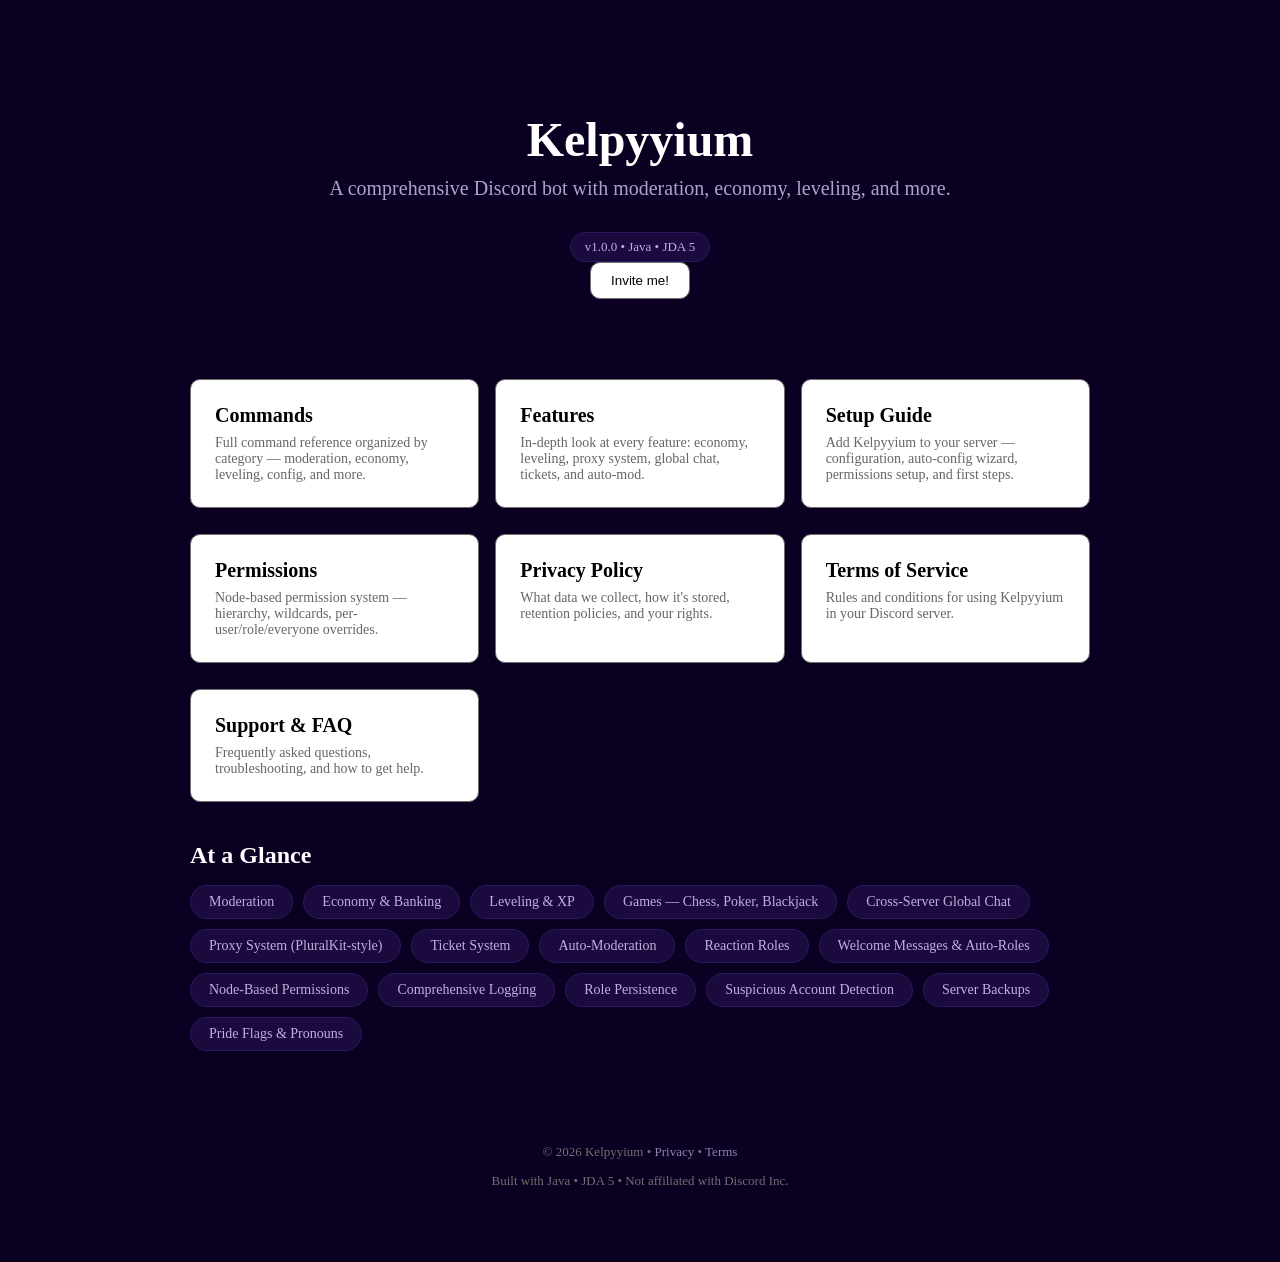
==== site/index.html @ a94c1dab "updated docs" ====
<!DOCTYPE html>
<html lang="en">
<head>
    <meta charset="UTF-8">
    <meta name="viewport" content="width=device-width, initial-scale=1.0">
    <title>Kelpyyium — Discord Bot</title>
    <link rel="stylesheet" href="common.css">
    <style>
        .hero {
            text-align: center;
            padding: 60px 20px 40px;
            animation: fadeIn 0.5s ease;
        }
        .hero h1 {
            font-size: 48px;
            color: #ffffff;
            margin-bottom: 10px;
        }
        .hero p {
            color: #b0a0cc;
            font-size: 20px;
            margin-top: 0;
        }
        .hero .badge {
            display: inline-block;
            background-color: #1a0a3e;
            color: #c0b0e0;
            padding: 6px 14px;
            border-radius: 20px;
            font-size: 13px;
            margin-top: 12px;
            border: 1px solid #2a1a5e;
        }
        .hero button {
            max-width: 600px;
            margin: auto;
            padding: 10px;
            padding-left: 20px;
            padding-right: 20px;
            background-color: #ffffff;
            border: 1px solid #6f6f6f;
            border-radius: 10px;
            text-align: center;
            align-items: center;
            transition: all 0.3s ease;
        }
        .hero button:hover {
            background-color: #0b0022;
            color: white;
            cursor: pointer;
        }
        .nav-grid {
            display: grid;
            grid-template-columns: repeat(auto-fit, minmax(260px, 1fr));
            gap: 16px;
            max-width: 900px;
            margin: 30px auto;
            padding: 0 20px;
        }
        .nav-card {
            background-color: #ffffff;
            border: 1px solid #6f6f6f;
            border-radius: 10px;
            padding: 24px;
            text-decoration: none;
            color: #000;
            transition: all 0.3s ease;
            animation: fadeIn 0.4s ease;
            display: block;
        }
        .nav-card:hover {
            background-color: #0b0022;
            color: white;
            transform: translateY(-4px);
            box-shadow: 0 8px 24px rgba(11, 0, 34, 0.3);
        }
        .nav-card:hover .card-desc {
            color: #c0b0e0;
        }
        .nav-card h3 {
            margin: 0 0 8px;
            font-size: 20px;
        }
        .card-icon {
            font-size: 28px;
            margin-bottom: 10px;
            display: block;
        }
        .card-desc {
            font-size: 14px;
            color: #666;
            margin: 0;
            transition: color 0.3s ease;
        }
        .features-banner {
            max-width: 900px;
            margin: 40px auto 10px;
            padding: 0 20px;
        }
        .features-banner h2 {
            color: #ffffff;
            text-align: left;
            font-size: 24px;
            margin-bottom: 0;
        }
        .feature-pills {
            display: flex;
            flex-wrap: wrap;
            gap: 10px;
            max-width: 900px;
            margin: 16px auto 40px;
            padding: 0 20px;
        }
        .pill {
            background-color: #1a0a3e;
            color: #c0b0e0;
            padding: 8px 18px;
            border-radius: 20px;
            font-size: 14px;
            border: 1px solid #2a1a5e;
            animation: fadeIn 0.3s ease;
        }
        .footer {
            text-align: center;
            padding: 40px 20px;
            color: #6f6f6f;
            font-size: 13px;
        }
        .footer a {
            display: inline;
            color: #9080b0;
            font-size: 13px;
        }
        .footer a:hover {
            color: #c0b0e0;
            transform: none;
        }
    </style>
</head>
<body>

    <div class="hero">
        <h1>Kelpyyium</h1>
        <p>A comprehensive Discord bot with moderation, economy, leveling, and more.</p>
        <span class="badge">v1.0.0 &bull; Java &bull; JDA 5</span>
        <br>
        <button onclick="window.location.href='https://discord.com/oauth2/authorize?client_id=1400150873971359956&scope=bot&permissions=8'">Invite me!</button>
    </div>

    <div class="nav-grid">
        <a href="commands.html" class="nav-card">
            <h3>Commands</h3>
            <p class="card-desc">Full command reference organized by category — moderation, economy, leveling, config, and more.</p>
        </a>
        <a href="features.html" class="nav-card">
            <h3>Features</h3>
            <p class="card-desc">In-depth look at every feature: economy, leveling, proxy system, global chat, tickets, and auto-mod.</p>
        </a>
        <a href="setup.html" class="nav-card">
            <h3>Setup Guide</h3>
            <p class="card-desc">Add Kelpyyium to your server — configuration, auto-config wizard, permissions setup, and first steps.</p>
        </a>
        <a href="permissions.html" class="nav-card">
            <h3>Permissions</h3>
            <p class="card-desc">Node-based permission system — hierarchy, wildcards, per-user/role/everyone overrides.</p>
        </a>
        <a href="privacy.html" class="nav-card">
            <h3>Privacy Policy</h3>
            <p class="card-desc">What data we collect, how it's stored, retention policies, and your rights.</p>
        </a>
        <a href="terms.html" class="nav-card">
            <h3>Terms of Service</h3>
            <p class="card-desc">Rules and conditions for using Kelpyyium in your Discord server.</p>
        </a>
        <a href="support.html" class="nav-card">
            <h3>Support &amp; FAQ</h3>
            <p class="card-desc">Frequently asked questions, troubleshooting, and how to get help.</p>
        </a>
    </div>

    <div class="features-banner">
        <h2>At a Glance</h2>
    </div>
    <div class="feature-pills">
        <span class="pill">Moderation</span>
        <span class="pill">Economy &amp; Banking</span>
        <span class="pill">Leveling &amp; XP</span>
        <span class="pill">Games — Chess, Poker, Blackjack</span>
        <span class="pill">Cross-Server Global Chat</span>
        <span class="pill">Proxy System (PluralKit-style)</span>
        <span class="pill">Ticket System</span>
        <span class="pill">Auto-Moderation</span>
        <span class="pill">Reaction Roles</span>
        <span class="pill">Welcome Messages &amp; Auto-Roles</span>
        <span class="pill">Node-Based Permissions</span>
        <span class="pill">Comprehensive Logging</span>
        <span class="pill">Role Persistence</span>
        <span class="pill">Suspicious Account Detection</span>
        <span class="pill">Server Backups</span>
        <span class="pill">Pride Flags &amp; Pronouns</span>
    </div>

    <div class="footer">
        <p>&copy; 2026 Kelpyyium &bull; <a href="privacy.html">Privacy</a> &bull; <a href="terms.html">Terms</a></p>
        <p>Built with Java &bull; JDA 5 &bull; Not affiliated with Discord Inc.</p>
    </div>

</body>
</html>
---- site/common.css ----
/* Global Styles */
body {
    font-family: Calibri;
    margin: 20px;
    background-color: #0b0022;
}
h1 {
    text-align: center;
}
h2 {
    text-align: center;
}

/* Animations */
@keyframes fadeIn {
    from { 
        opacity: 0; 
        transform: translateY(10px); 
    }
    to { 
        opacity: 1; 
        transform: translateY(0); 
    }
}

@keyframes slideIn {
    from {
        opacity: 0;
        transform: translateX(-20px);
    }
    to {
        opacity: 1;
        transform: translateX(0);
    }
}

/* Container */
.container {
    max-width: 600px;
    margin: auto;
    padding: 20px;
    background-color: #ffffff;
    border: 1px solid #6f6f6f;
    border-radius: 10px;
    animation: fadeIn 0.3s ease;
}

.container button:hover {
    background-color: #0b0022;
    color: white;
    cursor: pointer;
}

/* Buttons */
.container button {
    max-width: 600px;
    margin: auto;
    padding: 10px;
    padding-left: 20px;
    padding-right: 20px;
    background-color: #ffffff;
    border: 1px solid #6f6f6f;
    border-radius: 10px;
    text-align: center;
    align-items: center;
    transition: all 0.3s ease;
}
.back {
    position: relative;
}
.back button {
    max-width: 100px;
    margin: auto;
    padding: 10px;
    padding-left: 20px;
    padding-right: 20px;
    background-color: #ffffff;
    border: 1px solid #6f6f6f;
    border-radius: 10px;
    text-align: center;
    transition: all 0.3s ease;
}

.back button:hover {
    background-color: #0b0022;
    color: white;
    cursor: pointer;
}

button:hover {
    background-color: #0b0022;
    cursor: pointer;
    color: white;
}

/* Links */
a {
    display: block;
    margin-top: 10px;
    font-size: 18px;
    color: #000000;
    text-decoration: none;
    transition: all 0.2s ease;
}
a:hover {
    cursor: pointer;
    transform: translateX(5px);
    color: #0b0022;
}

/* Tabs */
.tab {
    overflow: hidden;
    border: 1px solid;
    background-color:#ffffff;
}
.tab button {
    background-color: inherit;
    float: left;
    border: none;
    outline: none;
    cursor: pointer;
    padding: 14px 16px;
    transition: all 0.3s ease;
}
.tab button:hover {
    background-color: #e8e8e8;
    cursor: pointer;
    transform: translateY(-2px);
}
.tab button.active {
    background-color: #0b0022;
    color: white;
}

/* Tab Content */
.tabcontent {
    display: none;
    padding: 6px 12px;
    border: 1px solid;
    border-top: none;
    animation: fadeIn 0.3s ease;
}

/* Input Elements */
input[type="text"],
input[type="number"],
textarea,
select {
    transition: all 0.3s ease;
}

input[type="text"]:focus,
input[type="number"]:focus,
textarea:focus,
select:focus {
    outline: none;
    border-color: #0b0022;
    box-shadow: 0 0 5px rgba(11, 0, 34, 0.2);
}

.form-container {
    max-width: 400px;
    margin: auto;
    padding: 20px;
    border: 1px solid #ccc;
    border-radius: 8px;
    box-shadow: 0 0 10px rgba(0, 0, 0, 0.1);
}

.form-container input,
.form-container select,
.form-container button {
    width: 100%;
    padding: 10px;
    margin-top: 10px;
    font-size: 16px;
}

/* Info Box */
.info-box {
    background-color: #f0f0f0;
    padding: 15px;
    border-radius: 8px;
    margin: 20px 0;
    border-left: 4px solid #0b0022;
    animation: fadeIn 0.3s ease;
}

.info-box h3 {
    margin-top: 0;
    color: #0b0022;
}

.info-box p {
    margin: 5px 0;
    color: #666;
    font-size: 14px;
}

.info-box.success {
    background-color: #e6ffe6;
    border-left-color: #28a745;
}

.info-box.error {
    background-color: #ffe6e6;
    border-left-color: #cc0000;
}

.info-box.warning {
    background-color: #fff9e6;
    border-left-color: #ffa500;
}
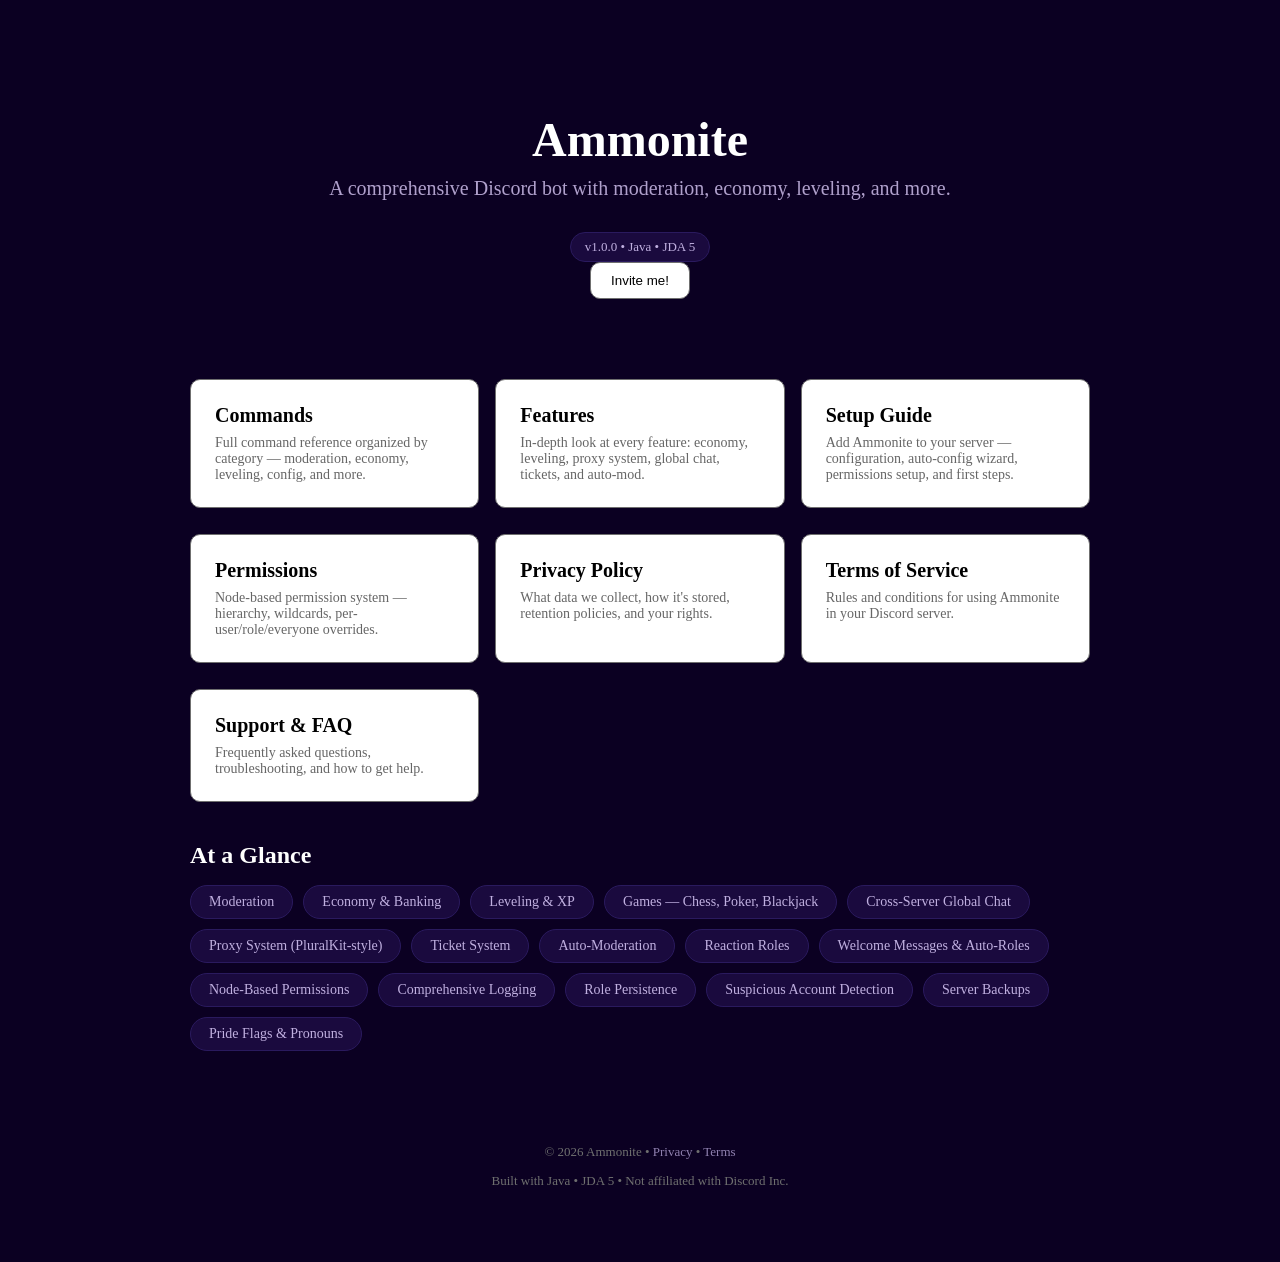
==== commit 2026deb2: "updated site" ====
--- a/site/index.html
+++ b/site/index.html
@@ -3,7 +3,7 @@
 <head>
     <meta charset="UTF-8">
     <meta name="viewport" content="width=device-width, initial-scale=1.0">
-    <title>Kelpyyium — Discord Bot</title>
+    <title>Ammonite — Discord Bot</title>
     <link rel="stylesheet" href="common.css">
     <style>
         .hero {
@@ -140,7 +140,7 @@
 <body>
 
     <div class="hero">
-        <h1>Kelpyyium</h1>
+        <h1>Ammonite</h1>
         <p>A comprehensive Discord bot with moderation, economy, leveling, and more.</p>
         <span class="badge">v1.0.0 &bull; Java &bull; JDA 5</span>
         <br>
@@ -158,7 +158,7 @@
         </a>
         <a href="setup.html" class="nav-card">
             <h3>Setup Guide</h3>
-            <p class="card-desc">Add Kelpyyium to your server — configuration, auto-config wizard, permissions setup, and first steps.</p>
+            <p class="card-desc">Add Ammonite to your server — configuration, auto-config wizard, permissions setup, and first steps.</p>
         </a>
         <a href="permissions.html" class="nav-card">
             <h3>Permissions</h3>
@@ -170,7 +170,7 @@
         </a>
         <a href="terms.html" class="nav-card">
             <h3>Terms of Service</h3>
-            <p class="card-desc">Rules and conditions for using Kelpyyium in your Discord server.</p>
+            <p class="card-desc">Rules and conditions for using Ammonite in your Discord server.</p>
         </a>
         <a href="support.html" class="nav-card">
             <h3>Support &amp; FAQ</h3>
@@ -201,7 +201,7 @@
     </div>
 
     <div class="footer">
-        <p>&copy; 2026 Kelpyyium &bull; <a href="privacy.html">Privacy</a> &bull; <a href="terms.html">Terms</a></p>
+        <p>&copy; 2026 Ammonite &bull; <a href="privacy.html">Privacy</a> &bull; <a href="terms.html">Terms</a></p>
         <p>Built with Java &bull; JDA 5 &bull; Not affiliated with Discord Inc.</p>
     </div>
 
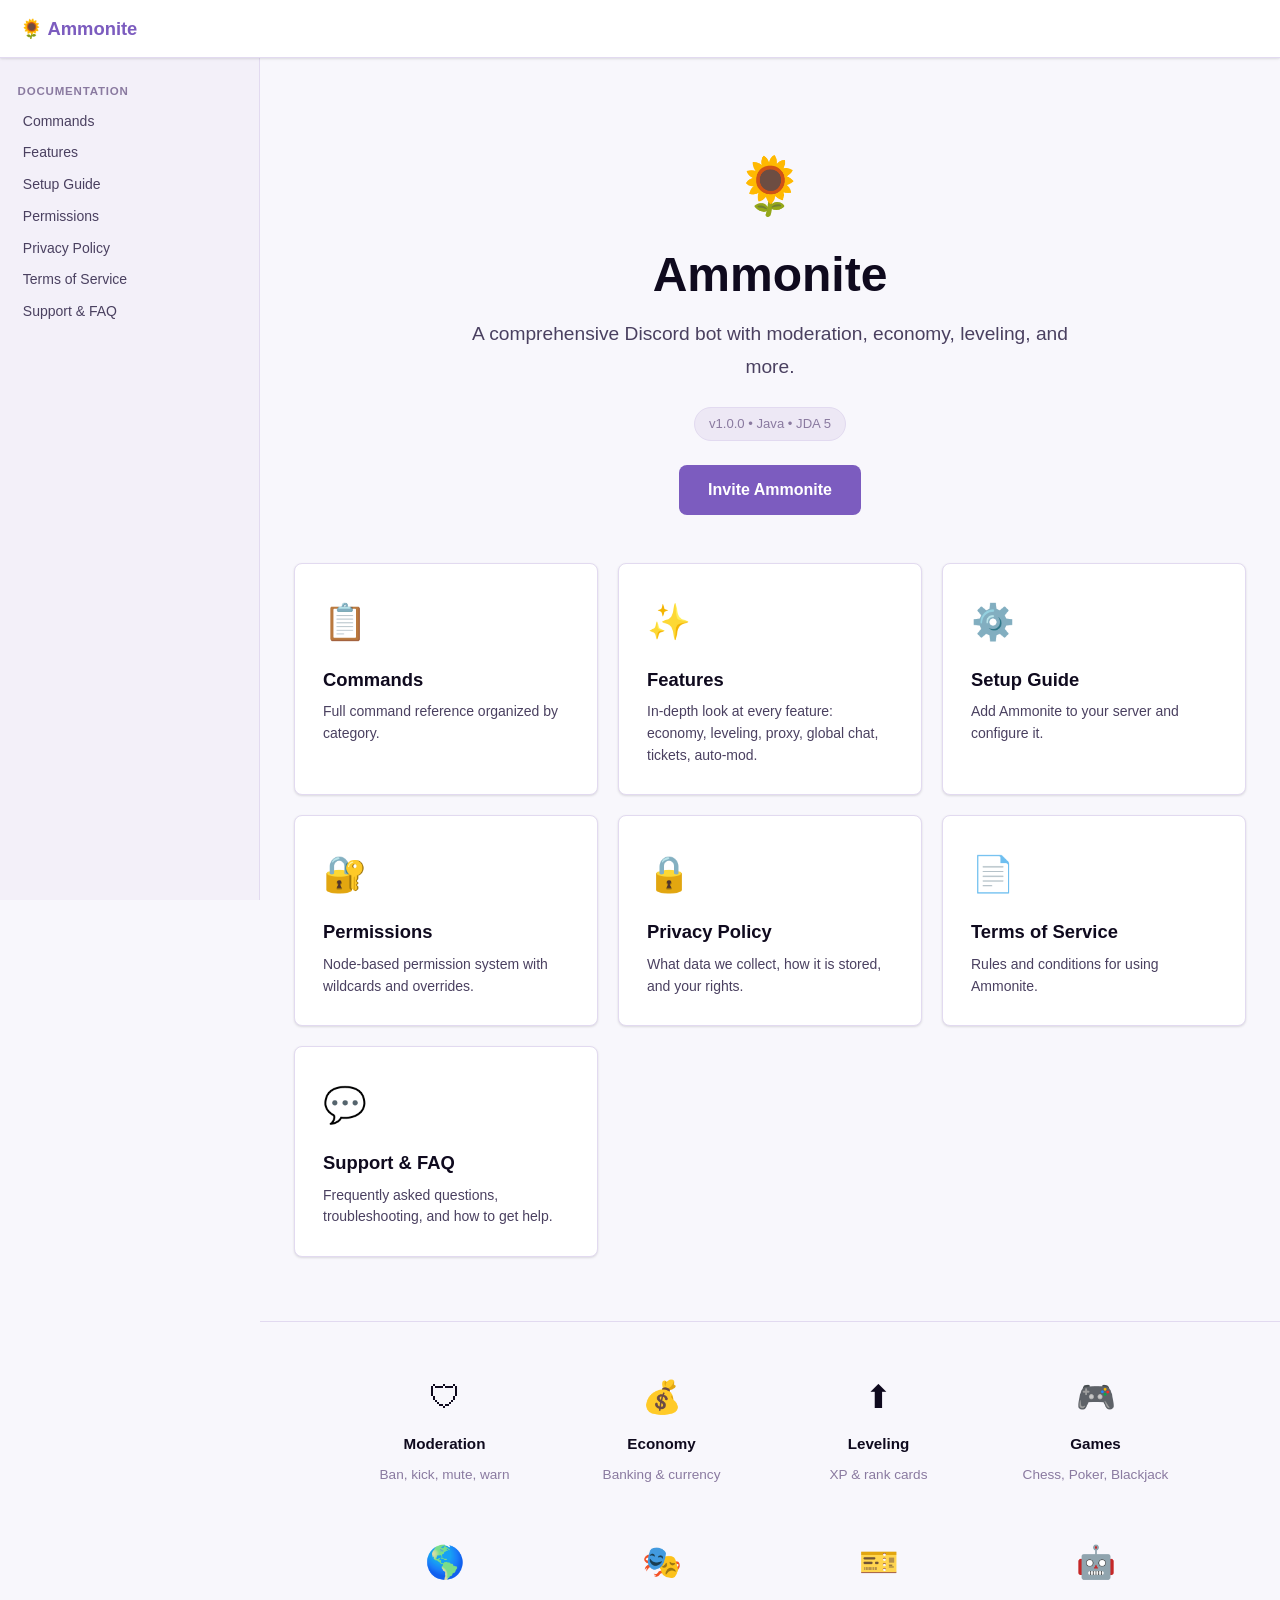
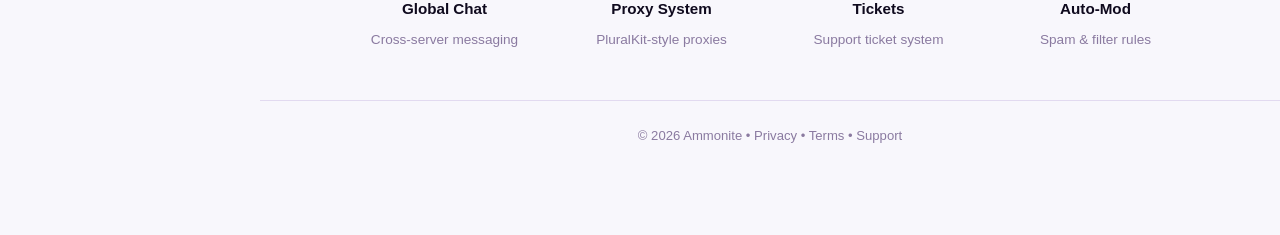
==== commit a841f93f: "reformatted site" ====
--- a/site/index.html
+++ b/site/index.html
@@ -1,210 +1,54 @@
-<!DOCTYPE html>
+﻿<!DOCTYPE html>
 <html lang="en">
 <head>
-    <meta charset="UTF-8">
-    <meta name="viewport" content="width=device-width, initial-scale=1.0">
-    <title>Ammonite — Discord Bot</title>
-    <link rel="stylesheet" href="common.css">
-    <style>
-        .hero {
-            text-align: center;
-            padding: 60px 20px 40px;
-            animation: fadeIn 0.5s ease;
-        }
-        .hero h1 {
-            font-size: 48px;
-            color: #ffffff;
-            margin-bottom: 10px;
-        }
-        .hero p {
-            color: #b0a0cc;
-            font-size: 20px;
-            margin-top: 0;
-        }
-        .hero .badge {
-            display: inline-block;
-            background-color: #1a0a3e;
-            color: #c0b0e0;
-            padding: 6px 14px;
-            border-radius: 20px;
-            font-size: 13px;
-            margin-top: 12px;
-            border: 1px solid #2a1a5e;
-        }
-        .hero button {
-            max-width: 600px;
-            margin: auto;
-            padding: 10px;
-            padding-left: 20px;
-            padding-right: 20px;
-            background-color: #ffffff;
-            border: 1px solid #6f6f6f;
-            border-radius: 10px;
-            text-align: center;
-            align-items: center;
-            transition: all 0.3s ease;
-        }
-        .hero button:hover {
-            background-color: #0b0022;
-            color: white;
-            cursor: pointer;
-        }
-        .nav-grid {
-            display: grid;
-            grid-template-columns: repeat(auto-fit, minmax(260px, 1fr));
-            gap: 16px;
-            max-width: 900px;
-            margin: 30px auto;
-            padding: 0 20px;
-        }
-        .nav-card {
-            background-color: #ffffff;
-            border: 1px solid #6f6f6f;
-            border-radius: 10px;
-            padding: 24px;
-            text-decoration: none;
-            color: #000;
-            transition: all 0.3s ease;
-            animation: fadeIn 0.4s ease;
-            display: block;
-        }
-        .nav-card:hover {
-            background-color: #0b0022;
-            color: white;
-            transform: translateY(-4px);
-            box-shadow: 0 8px 24px rgba(11, 0, 34, 0.3);
-        }
-        .nav-card:hover .card-desc {
-            color: #c0b0e0;
-        }
-        .nav-card h3 {
-            margin: 0 0 8px;
-            font-size: 20px;
-        }
-        .card-icon {
-            font-size: 28px;
-            margin-bottom: 10px;
-            display: block;
-        }
-        .card-desc {
-            font-size: 14px;
-            color: #666;
-            margin: 0;
-            transition: color 0.3s ease;
-        }
-        .features-banner {
-            max-width: 900px;
-            margin: 40px auto 10px;
-            padding: 0 20px;
-        }
-        .features-banner h2 {
-            color: #ffffff;
-            text-align: left;
-            font-size: 24px;
-            margin-bottom: 0;
-        }
-        .feature-pills {
-            display: flex;
-            flex-wrap: wrap;
-            gap: 10px;
-            max-width: 900px;
-            margin: 16px auto 40px;
-            padding: 0 20px;
-        }
-        .pill {
-            background-color: #1a0a3e;
-            color: #c0b0e0;
-            padding: 8px 18px;
-            border-radius: 20px;
-            font-size: 14px;
-            border: 1px solid #2a1a5e;
-            animation: fadeIn 0.3s ease;
-        }
-        .footer {
-            text-align: center;
-            padding: 40px 20px;
-            color: #6f6f6f;
-            font-size: 13px;
-        }
-        .footer a {
-            display: inline;
-            color: #9080b0;
-            font-size: 13px;
-        }
-        .footer a:hover {
-            color: #c0b0e0;
-            transform: none;
-        }
-    </style>
+  <meta charset="UTF-8">
+  <meta name="viewport" content="width=device-width, initial-scale=1.0">
+  <title>Ammonite — Discord Bot</title>
+  <link rel="stylesheet" href="common.css">
 </head>
 <body>
-
+<header class="site-header">
+  <button class="sidebar-toggle" aria-label="Toggle sidebar">&#9776;</button>
+  <a class="site-logo" href="index.html">&#127803; Ammonite</a>
+</header>
+<div class="site-body">
+  <aside class="sidebar"></aside>
+  <div class="sidebar-backdrop"></div>
+  <main class="content" style="padding-top:0;padding-left:0;padding-right:0;">
     <div class="hero">
-        <h1>Ammonite</h1>
-        <p>A comprehensive Discord bot with moderation, economy, leveling, and more.</p>
-        <span class="badge">v1.0.0 &bull; Java &bull; JDA 5</span>
-        <br>
-        <button onclick="window.location.href='https://discord.com/oauth2/authorize?client_id=1400150873971359956&scope=bot&permissions=8'">Invite me!</button>
+      <span class="hero-icon">&#127803;</span>
+      <h1>Ammonite</h1>
+      <p>A comprehensive Discord bot with moderation, economy, leveling, and more.</p>
+      <div class="hero-badge">v1.0.0 &bull; Java &bull; JDA 5</div><br>
+      <a class="btn-invite" href="https://discord.com/oauth2/authorize?client_id=1400150873971359956&scope=bot&permissions=8" target="_blank" rel="noopener">Invite Ammonite</a>
     </div>
-
-    <div class="nav-grid">
-        <a href="commands.html" class="nav-card">
-            <h3>Commands</h3>
-            <p class="card-desc">Full command reference organized by category — moderation, economy, leveling, config, and more.</p>
-        </a>
-        <a href="features.html" class="nav-card">
-            <h3>Features</h3>
-            <p class="card-desc">In-depth look at every feature: economy, leveling, proxy system, global chat, tickets, and auto-mod.</p>
-        </a>
-        <a href="setup.html" class="nav-card">
-            <h3>Setup Guide</h3>
-            <p class="card-desc">Add Ammonite to your server — configuration, auto-config wizard, permissions setup, and first steps.</p>
-        </a>
-        <a href="permissions.html" class="nav-card">
-            <h3>Permissions</h3>
-            <p class="card-desc">Node-based permission system — hierarchy, wildcards, per-user/role/everyone overrides.</p>
-        </a>
-        <a href="privacy.html" class="nav-card">
-            <h3>Privacy Policy</h3>
-            <p class="card-desc">What data we collect, how it's stored, retention policies, and your rights.</p>
-        </a>
-        <a href="terms.html" class="nav-card">
-            <h3>Terms of Service</h3>
-            <p class="card-desc">Rules and conditions for using Ammonite in your Discord server.</p>
-        </a>
-        <a href="support.html" class="nav-card">
-            <h3>Support &amp; FAQ</h3>
-            <p class="card-desc">Frequently asked questions, troubleshooting, and how to get help.</p>
-        </a>
+    <div class="section-cards">
+      <a href="commands.html" class="section-card"><span class="card-icon">&#128203;</span><div class="card-title">Commands</div><p class="card-desc">Full command reference organized by category.</p></a>
+      <a href="features.html" class="section-card"><span class="card-icon">&#10024;</span><div class="card-title">Features</div><p class="card-desc">In-depth look at every feature: economy, leveling, proxy, global chat, tickets, auto-mod.</p></a>
+      <a href="setup.html" class="section-card"><span class="card-icon">&#9881;&#65039;</span><div class="card-title">Setup Guide</div><p class="card-desc">Add Ammonite to your server and configure it.</p></a>
+      <a href="permissions.html" class="section-card"><span class="card-icon">&#128272;</span><div class="card-title">Permissions</div><p class="card-desc">Node-based permission system with wildcards and overrides.</p></a>
+      <a href="privacy.html" class="section-card"><span class="card-icon">&#128274;</span><div class="card-title">Privacy Policy</div><p class="card-desc">What data we collect, how it is stored, and your rights.</p></a>
+      <a href="terms.html" class="section-card"><span class="card-icon">&#128196;</span><div class="card-title">Terms of Service</div><p class="card-desc">Rules and conditions for using Ammonite.</p></a>
+      <a href="support.html" class="section-card"><span class="card-icon">&#128172;</span><div class="card-title">Support &amp; FAQ</div><p class="card-desc">Frequently asked questions, troubleshooting, and how to get help.</p></a>
     </div>
-
-    <div class="features-banner">
-        <h2>At a Glance</h2>
+    <div class="feature-strip">
+      <div class="feature-strip-inner">
+        <div class="feature-strip-item"><div class="fi-icon">&#128737;</div><strong>Moderation</strong><span>Ban, kick, mute, warn</span></div>
+        <div class="feature-strip-item"><div class="fi-icon">&#128176;</div><strong>Economy</strong><span>Banking &amp; currency</span></div>
+        <div class="feature-strip-item"><div class="fi-icon">&#11014;</div><strong>Leveling</strong><span>XP &amp; rank cards</span></div>
+        <div class="feature-strip-item"><div class="fi-icon">&#127918;</div><strong>Games</strong><span>Chess, Poker, Blackjack</span></div>
+        <div class="feature-strip-item"><div class="fi-icon">&#127758;</div><strong>Global Chat</strong><span>Cross-server messaging</span></div>
+        <div class="feature-strip-item"><div class="fi-icon">&#127917;</div><strong>Proxy System</strong><span>PluralKit-style proxies</span></div>
+        <div class="feature-strip-item"><div class="fi-icon">&#127915;</div><strong>Tickets</strong><span>Support ticket system</span></div>
+        <div class="feature-strip-item"><div class="fi-icon">&#129302;</div><strong>Auto-Mod</strong><span>Spam &amp; filter rules</span></div>
+      </div>
     </div>
-    <div class="feature-pills">
-        <span class="pill">Moderation</span>
-        <span class="pill">Economy &amp; Banking</span>
-        <span class="pill">Leveling &amp; XP</span>
-        <span class="pill">Games — Chess, Poker, Blackjack</span>
-        <span class="pill">Cross-Server Global Chat</span>
-        <span class="pill">Proxy System (PluralKit-style)</span>
-        <span class="pill">Ticket System</span>
-        <span class="pill">Auto-Moderation</span>
-        <span class="pill">Reaction Roles</span>
-        <span class="pill">Welcome Messages &amp; Auto-Roles</span>
-        <span class="pill">Node-Based Permissions</span>
-        <span class="pill">Comprehensive Logging</span>
-        <span class="pill">Role Persistence</span>
-        <span class="pill">Suspicious Account Detection</span>
-        <span class="pill">Server Backups</span>
-        <span class="pill">Pride Flags &amp; Pronouns</span>
-    </div>
-
-    <div class="footer">
-        <p>&copy; 2026 Ammonite &bull; <a href="privacy.html">Privacy</a> &bull; <a href="terms.html">Terms</a></p>
-        <p>Built with Java &bull; JDA 5 &bull; Not affiliated with Discord Inc.</p>
-    </div>
-
+    <footer class="site-footer">
+      &copy; 2026 Ammonite &bull; <a href="privacy.html">Privacy</a> &bull; <a href="terms.html">Terms</a> &bull; <a href="support.html">Support</a>
+    </footer>
+  </main>
+</div>
+<script src="site.js"></script>
+<script>AmDoc.init("");</script>
 </body>
-</html>
-
+</html>
--- a/site/common.css
+++ b/site/common.css
@@ -1,214 +1,191 @@
-/* Global Styles */
-body {
-    font-family: Calibri;
-    margin: 20px;
-    background-color: #0b0022;
-}
-h1 {
-    text-align: center;
-}
-h2 {
-    text-align: center;
+﻿/* ============================================================
+   Ammonite Documentation — common.css
+   ============================================================ */
+
+:root {
+  --brand-primary:  #7c5cbf;
+  --brand-dark:     #5b3fa0;
+  --brand-light:    #f0eaff;
+  --bg-page:        #f8f7fc;
+  --bg-surface:     #ffffff;
+  --bg-sidebar:     #f3f0f9;
+  --bg-inline:      #ede8f5;
+  --bg-tip:         #ecfdf5;
+  --bg-note:        #eff6ff;
+  --bg-warn:        #fffbeb;
+  --bg-danger:      #fff1f2;
+  --text-primary:   #0f0a1e;
+  --text-secondary: #4a4060;
+  --text-muted:     #8a7aa0;
+  --text-inline:    #6d3faf;
+  --text-link:      #7c5cbf;
+  --border:         #e2daf0;
+  --sidebar-w:      260px;
+  --header-h:       58px;
+  --content-max:    880px;
+  --radius:         8px;
+  --radius-sm:      4px;
+  --shadow:         0 1px 3px rgba(0,0,0,.08), 0 1px 2px rgba(0,0,0,.05);
+  --shadow-md:      0 4px 6px rgba(0,0,0,.06), 0 2px 4px rgba(0,0,0,.05);
 }
 
-/* Animations */
-@keyframes fadeIn {
-    from { 
-        opacity: 0; 
-        transform: translateY(10px); 
-    }
-    to { 
-        opacity: 1; 
-        transform: translateY(0); 
-    }
+@media (prefers-color-scheme: dark) {
+  :root {
+    --bg-page:        #0b0022;
+    --bg-surface:     #140040;
+    --bg-sidebar:     #0f0030;
+    --bg-inline:      #1a0a3e;
+    --bg-tip:         #052e16;
+    --bg-note:        #0c1a2e;
+    --bg-warn:        #2d1900;
+    --bg-danger:      #2d0a0a;
+    --text-primary:   #f0ebff;
+    --text-secondary: #b0a0cc;
+    --text-muted:     #6a5a80;
+    --text-inline:    #c0a0f0;
+    --text-link:      #a87fe0;
+    --border:         #2a1a5e;
+    --brand-light:    rgba(124,92,191,.12);
+  }
 }
 
-@keyframes slideIn {
-    from {
-        opacity: 0;
-        transform: translateX(-20px);
-    }
-    to {
-        opacity: 1;
-        transform: translateX(0);
-    }
+*, *::before, *::after { box-sizing: border-box; margin: 0; padding: 0; }
+html { font-size: 16px; scroll-behavior: smooth; scroll-padding-top: calc(var(--header-h) + 16px); }
+body { font-family: -apple-system, BlinkMacSystemFont, "Segoe UI", "Noto Sans", Helvetica, Arial, sans-serif; font-size: 1rem; line-height: 1.7; color: var(--text-primary); background: var(--bg-page); }
+
+@keyframes fadeIn { from { opacity: 0; transform: translateY(8px); } to { opacity: 1; transform: translateY(0); } }
+
+.site-header {
+  position: fixed; top: 0; left: 0; right: 0;
+  height: var(--header-h);
+  background: var(--bg-surface);
+  border-bottom: 1px solid var(--border);
+  display: flex; align-items: center;
+  padding: 0 1.25rem; gap: 1rem;
+  z-index: 100; box-shadow: var(--shadow);
+}
+.site-logo { display: flex; align-items: center; gap: 0.5rem; text-decoration: none; font-weight: 700; font-size: 1.15rem; color: var(--brand-primary); white-space: nowrap; }
+.site-logo:hover { color: var(--brand-dark); text-decoration: none; }
+.site-header-spacer { flex: 1; }
+.sidebar-toggle { display: none; background: none; border: 1px solid var(--border); border-radius: var(--radius-sm); padding: 0.3rem 0.55rem; cursor: pointer; color: var(--text-primary); font-size: 1.1rem; line-height: 1; }
+
+.site-body { display: flex; margin-top: var(--header-h); min-height: calc(100vh - var(--header-h)); }
+
+.sidebar {
+  width: var(--sidebar-w); min-width: var(--sidebar-w);
+  background: var(--bg-sidebar); border-right: 1px solid var(--border);
+  height: calc(100vh - var(--header-h));
+  position: sticky; top: var(--header-h); overflow-y: auto;
+  padding: 1rem 0; scrollbar-width: thin; scrollbar-color: var(--border) transparent;
+}
+.sidebar-group-title { padding: 0.5rem 1.1rem 0.25rem; font-size: 0.72rem; font-weight: 700; text-transform: uppercase; letter-spacing: .07em; color: var(--text-muted); }
+.sidebar a { display: block; padding: 0.38rem 1.1rem 0.38rem 1.3rem; font-size: 0.875rem; color: var(--text-secondary); text-decoration: none; border-left: 2px solid transparent; transition: color .12s, background .12s, border-color .12s; line-height: 1.4; }
+.sidebar a:hover { color: var(--text-primary); background: var(--bg-inline); text-decoration: none; }
+.sidebar a.active { color: var(--brand-primary); border-left-color: var(--brand-primary); background: var(--brand-light); font-weight: 600; }
+
+.content { flex: 1; min-width: 0; padding: 2.5rem 2.5rem 4rem; }
+.content-inner { max-width: var(--content-max); margin: 0 auto; }
+
+h1, h2, h3, h4 { line-height: 1.25; font-weight: 700; color: var(--text-primary); }
+h1 { font-size: 2rem; margin-bottom: 0.6rem; }
+h2 { font-size: 1.4rem; margin-top: 2rem; margin-bottom: 0.6rem; padding-bottom: 0.3rem; border-bottom: 1px solid var(--border); }
+h3 { font-size: 1.1rem; margin-top: 1.4rem; margin-bottom: 0.4rem; }
+h4 { font-size: 1rem; margin-top: 1rem; margin-bottom: 0.3rem; }
+p { margin-bottom: 1rem; color: var(--text-secondary); }
+p strong { color: var(--text-primary); }
+ul, ol { margin: 0 0 1rem 1.5rem; color: var(--text-secondary); }
+li { margin-bottom: 0.3rem; }
+li strong { color: var(--text-primary); }
+a { color: var(--text-link); text-decoration: none; }
+a:hover { text-decoration: underline; }
+hr { border: none; border-top: 1px solid var(--border); margin: 2rem 0; }
+
+.page-header { margin-bottom: 2rem; padding-bottom: 1.5rem; border-bottom: 1px solid var(--border); }
+.page-header h1 { margin-bottom: 0.4rem; }
+.page-header p { font-size: 1.05rem; color: var(--text-secondary); margin: 0; }
+.breadcrumb { font-size: 0.8rem; color: var(--text-muted); margin-bottom: 0.75rem; display: flex; gap: 0.4rem; align-items: center; flex-wrap: wrap; }
+.breadcrumb a { color: var(--text-muted); }
+.breadcrumb a:hover { color: var(--text-link); text-decoration: none; }
+
+code { font-family: ui-monospace, SFMono-Regular, "SF Mono", Menlo, Consolas, monospace; font-size: 0.875em; background: var(--bg-inline); color: var(--text-inline); padding: 0.15em 0.4em; border-radius: var(--radius-sm); }
+
+.highlight { background: var(--bg-inline); padding: 0.9rem 1.1rem; border-radius: 0 var(--radius) var(--radius) 0; border-left: 4px solid var(--brand-primary); margin: 1rem 0; font-size: 0.925rem; color: var(--text-secondary); }
+.highlight strong { color: var(--text-primary); display: block; margin-bottom: 0.25rem; }
+.highlight ul, .highlight ol { margin-bottom: 0; }
+
+.callout { border-radius: var(--radius); padding: 1rem 1.25rem; margin: 1.25rem 0; border-left: 4px solid; font-size: 0.925rem; }
+.callout p { margin: 0; color: inherit; }
+.callout p + p { margin-top: 0.5rem; }
+.callout strong { display: block; margin-bottom: 0.3rem; font-size: 0.8rem; letter-spacing: .05em; text-transform: uppercase; }
+.callout-tip    { background: var(--bg-tip);    border-color: #10b981; color: #065f46; }
+.callout-note   { background: var(--bg-note);   border-color: #3b82f6; color: #1e40af; }
+.callout-warn   { background: var(--bg-warn);   border-color: #f59e0b; color: #78350f; }
+.callout-danger { background: var(--bg-danger); border-color: #ef4444; color: #7f1d1d; }
+@media (prefers-color-scheme: dark) {
+  .callout-tip    { color: #6ee7b7; }
+  .callout-note   { color: #93c5fd; }
+  .callout-warn   { color: #fcd34d; }
+  .callout-danger { color: #fca5a5; }
 }
 
-/* Container */
-.container {
-    max-width: 600px;
-    margin: auto;
-    padding: 20px;
-    background-color: #ffffff;
-    border: 1px solid #6f6f6f;
-    border-radius: 10px;
-    animation: fadeIn 0.3s ease;
+.doc-section { background: var(--bg-surface); border: 1px solid var(--border); border-radius: var(--radius); padding: 1.75rem 2rem; margin-bottom: 1.25rem; box-shadow: var(--shadow); animation: fadeIn .35s ease; }
+.doc-section h2 { margin-top: 0; border-bottom: none; padding-bottom: 0; }
+.doc-section h3 { color: var(--text-primary); }
+.doc-section p, .doc-section li { color: var(--text-secondary); }
+.doc-section ul, .doc-section ol { padding-left: 1.25rem; }
+
+.table-wrap { overflow-x: auto; margin: 1.25rem 0; border-radius: var(--radius); box-shadow: var(--shadow); }
+table { width: 100%; border-collapse: collapse; font-size: 0.9rem; background: var(--bg-surface); }
+thead tr { background: var(--bg-sidebar); }
+th { text-align: left; padding: 0.65rem 1rem; font-size: 0.8rem; font-weight: 600; letter-spacing: .04em; text-transform: uppercase; color: var(--text-secondary); border-bottom: 2px solid var(--border); }
+td { padding: 0.6rem 1rem; border-bottom: 1px solid var(--border); color: var(--text-secondary); vertical-align: top; }
+tbody tr:last-child td { border-bottom: none; }
+tbody tr:hover td { background: var(--bg-inline); }
+
+.page-nav { display: flex; justify-content: space-between; align-items: center; margin-top: 3rem; padding-top: 1.5rem; border-top: 1px solid var(--border); gap: 1rem; }
+.btn-nav { display: inline-flex; align-items: center; gap: 0.4rem; padding: 0.55rem 1.1rem; border-radius: var(--radius); font-size: 0.875rem; font-weight: 500; text-decoration: none; color: var(--text-secondary); background: var(--bg-surface); border: 1px solid var(--border); transition: color .15s, border-color .15s, background .15s; }
+.btn-nav:hover { color: var(--text-primary); border-color: var(--brand-primary); background: var(--brand-light); text-decoration: none; }
+.btn-nav.next { margin-left: auto; }
+
+.hero { text-align: center; padding: 5rem 2rem 3rem; animation: fadeIn .5s ease; }
+.hero h1 { font-size: 3rem; margin-bottom: 0.8rem; }
+.hero p { font-size: 1.2rem; color: var(--text-secondary); max-width: 600px; margin: 0 auto 1.5rem; }
+.hero-icon { font-size: 3.5rem; display: block; margin-bottom: 0.75rem; }
+.hero-badge { display: inline-block; background: var(--bg-inline); color: var(--text-muted); padding: 0.3rem 0.9rem; border-radius: 99px; font-size: 0.82rem; margin-bottom: 1.5rem; border: 1px solid var(--border); }
+.btn-invite { display: inline-block; background: var(--brand-primary); color: #fff !important; padding: 0.7rem 1.8rem; border-radius: var(--radius); font-size: 1rem; font-weight: 600; text-decoration: none !important; transition: background .15s, transform .15s; }
+.btn-invite:hover { background: var(--brand-dark); transform: translateY(-2px); }
+
+.section-cards { display: grid; grid-template-columns: repeat(auto-fit, minmax(260px, 1fr)); gap: 1.25rem; max-width: 1000px; margin: 0 auto; padding: 0 1.5rem 4rem; }
+.section-card { background: var(--bg-surface); border: 1px solid var(--border); border-radius: var(--radius); padding: 1.75rem; text-decoration: none; color: inherit; transition: transform .15s, box-shadow .15s, border-color .15s; box-shadow: var(--shadow); display: block; animation: fadeIn .35s ease; }
+.section-card:hover { transform: translateY(-3px); box-shadow: var(--shadow-md); border-color: var(--brand-primary); text-decoration: none; color: inherit; }
+.card-icon  { font-size: 2.2rem; margin-bottom: 0.75rem; display: block; }
+.card-title { font-size: 1.15rem; font-weight: 700; margin-bottom: 0.4rem; color: var(--text-primary); }
+.card-desc  { font-size: 0.875rem; color: var(--text-secondary); margin: 0; line-height: 1.55; }
+
+.feature-strip { border-top: 1px solid var(--border); padding: 3rem 2rem; text-align: center; }
+.feature-strip-inner { display: flex; justify-content: center; flex-wrap: wrap; gap: 3rem; max-width: 820px; margin: 0 auto; }
+.feature-strip-item { flex: 1; min-width: 150px; }
+.feature-strip-item .fi-icon { font-size: 2rem; margin-bottom: 0.4rem; }
+.feature-strip-item strong { display: block; margin-bottom: 0.2rem; color: var(--text-primary); font-size: 0.95rem; }
+.feature-strip-item span { font-size: 0.85rem; color: var(--text-muted); }
+
+.site-footer { border-top: 1px solid var(--border); padding: 1.5rem; text-align: center; font-size: 0.82rem; color: var(--text-muted); }
+.site-footer a { color: var(--text-muted); }
+.site-footer a:hover { color: var(--text-link); text-decoration: none; }
+
+@media (max-width: 900px) {
+  .sidebar { position: fixed; left: -280px; top: var(--header-h); height: calc(100vh - var(--header-h)); z-index: 90; transition: left .25s cubic-bezier(.4,0,.2,1); }
+  .sidebar.open { left: 0; box-shadow: 4px 0 24px rgba(0,0,0,.18); }
+  .sidebar-toggle { display: flex; align-items: center; justify-content: center; }
+  .content { padding: 1.5rem 1.25rem 3rem; }
+  .sidebar-backdrop { display: none; position: fixed; inset: 0; background: rgba(0,0,0,.3); z-index: 80; }
+  .sidebar-backdrop.open { display: block; }
 }
-
-.container button:hover {
-    background-color: #0b0022;
-    color: white;
-    cursor: pointer;
-}
-
-/* Buttons */
-.container button {
-    max-width: 600px;
-    margin: auto;
-    padding: 10px;
-    padding-left: 20px;
-    padding-right: 20px;
-    background-color: #ffffff;
-    border: 1px solid #6f6f6f;
-    border-radius: 10px;
-    text-align: center;
-    align-items: center;
-    transition: all 0.3s ease;
-}
-.back {
-    position: relative;
-}
-.back button {
-    max-width: 100px;
-    margin: auto;
-    padding: 10px;
-    padding-left: 20px;
-    padding-right: 20px;
-    background-color: #ffffff;
-    border: 1px solid #6f6f6f;
-    border-radius: 10px;
-    text-align: center;
-    transition: all 0.3s ease;
-}
-
-.back button:hover {
-    background-color: #0b0022;
-    color: white;
-    cursor: pointer;
-}
-
-button:hover {
-    background-color: #0b0022;
-    cursor: pointer;
-    color: white;
-}
-
-/* Links */
-a {
-    display: block;
-    margin-top: 10px;
-    font-size: 18px;
-    color: #000000;
-    text-decoration: none;
-    transition: all 0.2s ease;
-}
-a:hover {
-    cursor: pointer;
-    transform: translateX(5px);
-    color: #0b0022;
-}
-
-/* Tabs */
-.tab {
-    overflow: hidden;
-    border: 1px solid;
-    background-color:#ffffff;
-}
-.tab button {
-    background-color: inherit;
-    float: left;
-    border: none;
-    outline: none;
-    cursor: pointer;
-    padding: 14px 16px;
-    transition: all 0.3s ease;
-}
-.tab button:hover {
-    background-color: #e8e8e8;
-    cursor: pointer;
-    transform: translateY(-2px);
-}
-.tab button.active {
-    background-color: #0b0022;
-    color: white;
-}
-
-/* Tab Content */
-.tabcontent {
-    display: none;
-    padding: 6px 12px;
-    border: 1px solid;
-    border-top: none;
-    animation: fadeIn 0.3s ease;
-}
-
-/* Input Elements */
-input[type="text"],
-input[type="number"],
-textarea,
-select {
-    transition: all 0.3s ease;
-}
-
-input[type="text"]:focus,
-input[type="number"]:focus,
-textarea:focus,
-select:focus {
-    outline: none;
-    border-color: #0b0022;
-    box-shadow: 0 0 5px rgba(11, 0, 34, 0.2);
-}
-
-.form-container {
-    max-width: 400px;
-    margin: auto;
-    padding: 20px;
-    border: 1px solid #ccc;
-    border-radius: 8px;
-    box-shadow: 0 0 10px rgba(0, 0, 0, 0.1);
-}
-
-.form-container input,
-.form-container select,
-.form-container button {
-    width: 100%;
-    padding: 10px;
-    margin-top: 10px;
-    font-size: 16px;
-}
-
-/* Info Box */
-.info-box {
-    background-color: #f0f0f0;
-    padding: 15px;
-    border-radius: 8px;
-    margin: 20px 0;
-    border-left: 4px solid #0b0022;
-    animation: fadeIn 0.3s ease;
-}
-
-.info-box h3 {
-    margin-top: 0;
-    color: #0b0022;
-}
-
-.info-box p {
-    margin: 5px 0;
-    color: #666;
-    font-size: 14px;
-}
-
-.info-box.success {
-    background-color: #e6ffe6;
-    border-left-color: #28a745;
-}
-
-.info-box.error {
-    background-color: #ffe6e6;
-    border-left-color: #cc0000;
-}
-
-.info-box.warning {
-    background-color: #fff9e6;
-    border-left-color: #ffa500;
+@media (max-width: 600px) {
+  h1 { font-size: 1.65rem; }
+  h2 { font-size: 1.25rem; }
+  .hero h1 { font-size: 2.2rem; }
+  .section-cards { grid-template-columns: 1fr; padding: 0 1rem 3rem; }
+  .page-nav { flex-direction: column; }
+  .btn-nav.next { margin-left: 0; align-self: flex-end; }
 }
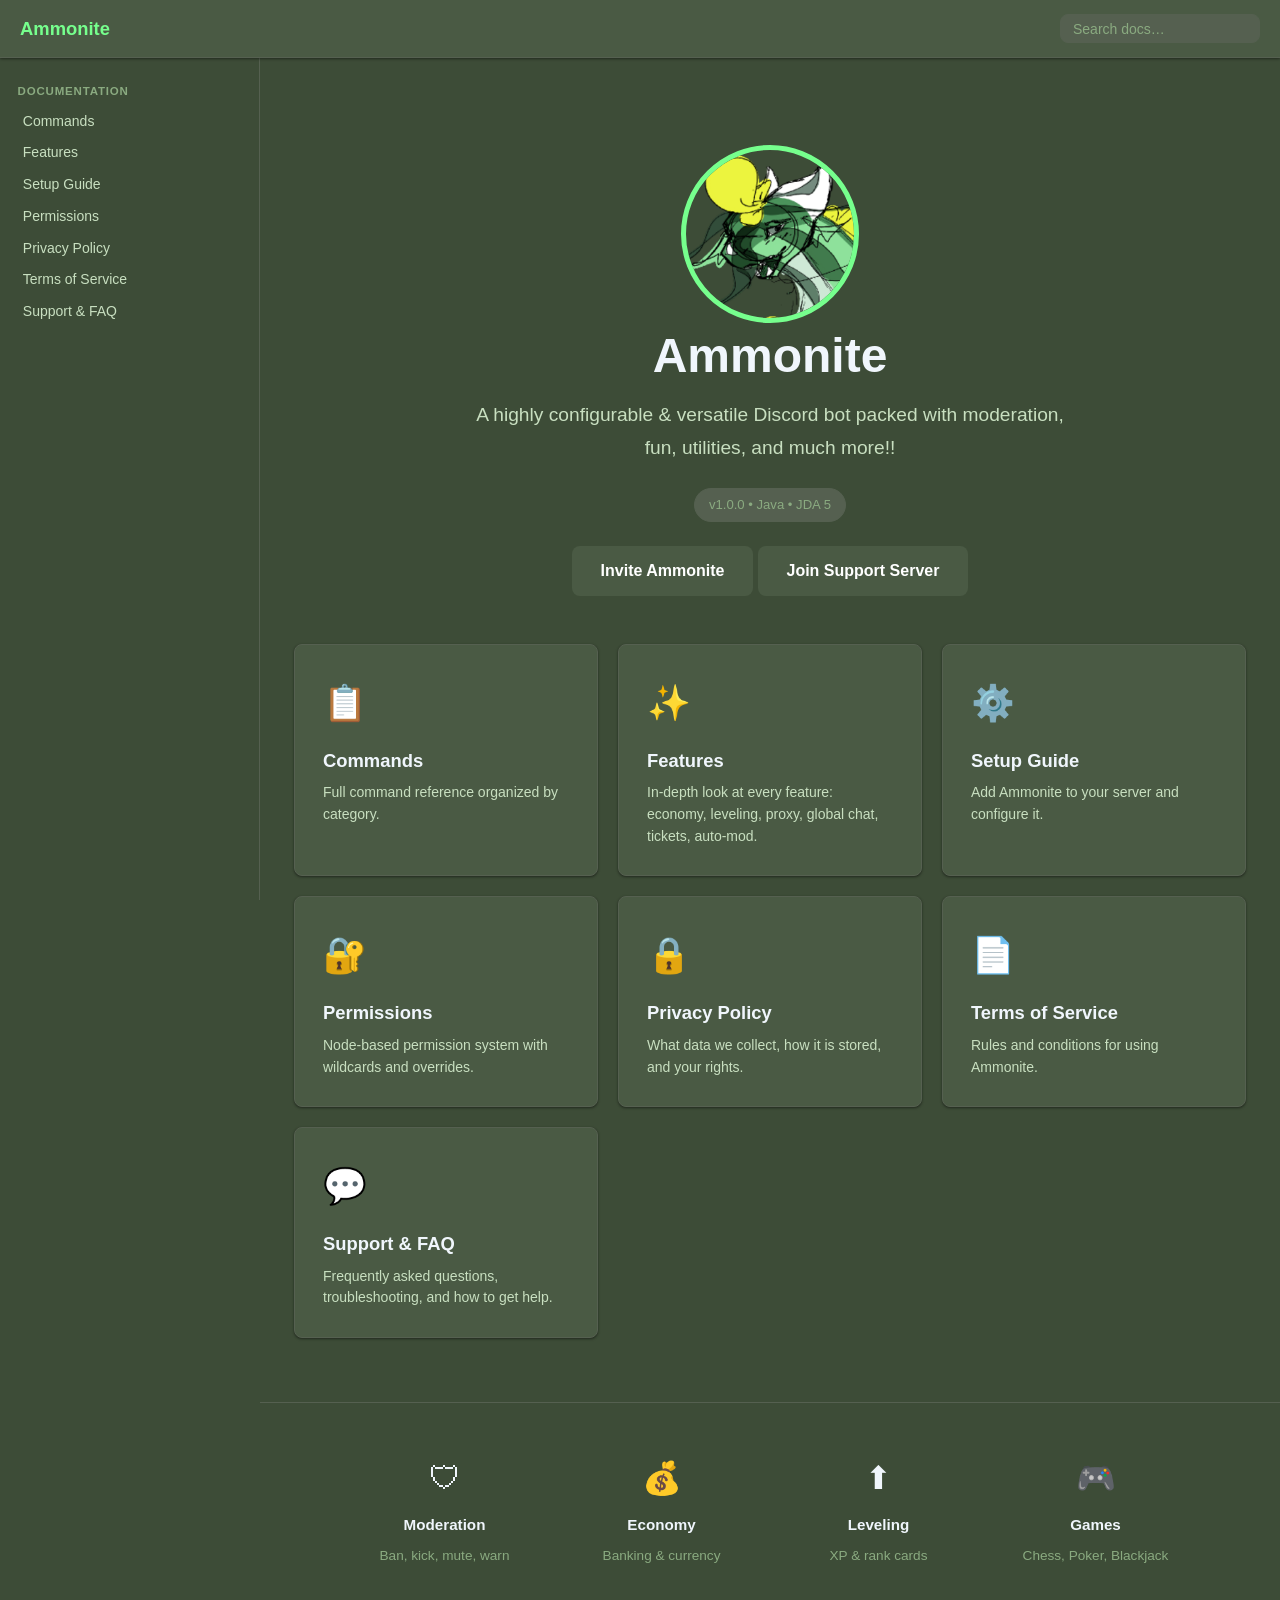
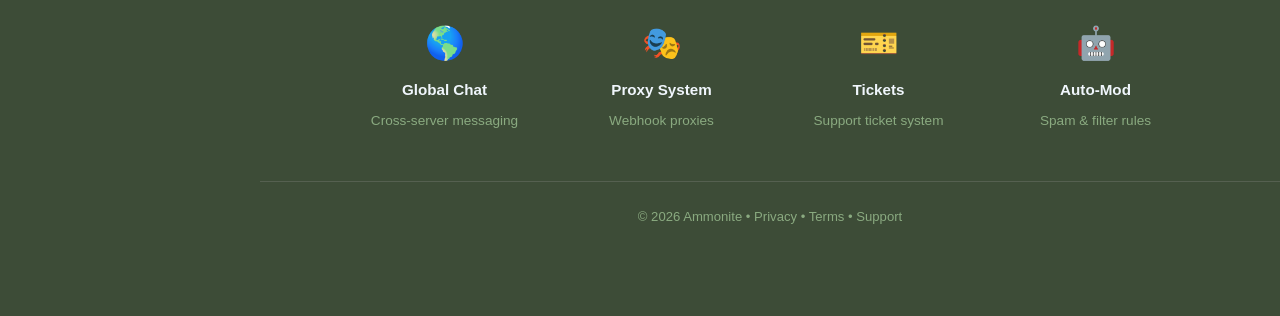
==== commit 1c453f09: "updated site" ====
--- a/site/index.html
+++ b/site/index.html
@@ -9,27 +9,29 @@
 <body>
 <header class="site-header">
   <button class="sidebar-toggle" aria-label="Toggle sidebar">&#9776;</button>
-  <a class="site-logo" href="index.html">&#127803; Ammonite</a>
+  <a class="site-logo" href="/">Ammonite</a>
 </header>
 <div class="site-body">
   <aside class="sidebar"></aside>
   <div class="sidebar-backdrop"></div>
   <main class="content" style="padding-top:0;padding-left:0;padding-right:0;">
     <div class="hero">
-      <span class="hero-icon">&#127803;</span>
+      <span class="hero-icon"></span>
+      <img src="favicon.ico" alt="Avatar" style="border-radius: 50%; outline: 5px solid var(--brand-primary); transition: transform 0.5s ease;" onmouseover="this.style.transform='scale(1.1)'" onmouseout="this.style.transform='scale(1)'" onclick="this.style.transform='rotate(5deg)'" width="168" height="168">
       <h1>Ammonite</h1>
-      <p>A comprehensive Discord bot with moderation, economy, leveling, and more.</p>
+      <p>A highly configurable & versatile Discord bot packed with moderation, fun, utilities, and much more!!</p>
       <div class="hero-badge">v1.0.0 &bull; Java &bull; JDA 5</div><br>
       <a class="btn-invite" href="https://discord.com/oauth2/authorize?client_id=1400150873971359956&scope=bot&permissions=8" target="_blank" rel="noopener">Invite Ammonite</a>
+      <a class="btn-invite" href="https://discord.gg/dcmsbXU5Yf" target="_blank" rel="noopener">Join Support Server</a>
     </div>
     <div class="section-cards">
-      <a href="commands.html" class="section-card"><span class="card-icon">&#128203;</span><div class="card-title">Commands</div><p class="card-desc">Full command reference organized by category.</p></a>
-      <a href="features.html" class="section-card"><span class="card-icon">&#10024;</span><div class="card-title">Features</div><p class="card-desc">In-depth look at every feature: economy, leveling, proxy, global chat, tickets, auto-mod.</p></a>
-      <a href="setup.html" class="section-card"><span class="card-icon">&#9881;&#65039;</span><div class="card-title">Setup Guide</div><p class="card-desc">Add Ammonite to your server and configure it.</p></a>
-      <a href="permissions.html" class="section-card"><span class="card-icon">&#128272;</span><div class="card-title">Permissions</div><p class="card-desc">Node-based permission system with wildcards and overrides.</p></a>
-      <a href="privacy.html" class="section-card"><span class="card-icon">&#128274;</span><div class="card-title">Privacy Policy</div><p class="card-desc">What data we collect, how it is stored, and your rights.</p></a>
-      <a href="terms.html" class="section-card"><span class="card-icon">&#128196;</span><div class="card-title">Terms of Service</div><p class="card-desc">Rules and conditions for using Ammonite.</p></a>
-      <a href="support.html" class="section-card"><span class="card-icon">&#128172;</span><div class="card-title">Support &amp; FAQ</div><p class="card-desc">Frequently asked questions, troubleshooting, and how to get help.</p></a>
+      <a href="commands" class="section-card"><span class="card-icon">&#128203;</span><div class="card-title">Commands</div><p class="card-desc">Full command reference organized by category.</p></a>
+      <a href="features" class="section-card"><span class="card-icon">&#10024;</span><div class="card-title">Features</div><p class="card-desc">In-depth look at every feature: economy, leveling, proxy, global chat, tickets, auto-mod.</p></a>
+      <a href="setup" class="section-card"><span class="card-icon">&#9881;&#65039;</span><div class="card-title">Setup Guide</div><p class="card-desc">Add Ammonite to your server and configure it.</p></a>
+      <a href="permissions" class="section-card"><span class="card-icon">&#128272;</span><div class="card-title">Permissions</div><p class="card-desc">Node-based permission system with wildcards and overrides.</p></a>
+      <a href="privacy" class="section-card"><span class="card-icon">&#128274;</span><div class="card-title">Privacy Policy</div><p class="card-desc">What data we collect, how it is stored, and your rights.</p></a>
+      <a href="terms" class="section-card"><span class="card-icon">&#128196;</span><div class="card-title">Terms of Service</div><p class="card-desc">Rules and conditions for using Ammonite.</p></a>
+      <a href="support" class="section-card"><span class="card-icon">&#128172;</span><div class="card-title">Support &amp; FAQ</div><p class="card-desc">Frequently asked questions, troubleshooting, and how to get help.</p></a>
     </div>
     <div class="feature-strip">
       <div class="feature-strip-inner">
@@ -38,13 +40,13 @@
         <div class="feature-strip-item"><div class="fi-icon">&#11014;</div><strong>Leveling</strong><span>XP &amp; rank cards</span></div>
         <div class="feature-strip-item"><div class="fi-icon">&#127918;</div><strong>Games</strong><span>Chess, Poker, Blackjack</span></div>
         <div class="feature-strip-item"><div class="fi-icon">&#127758;</div><strong>Global Chat</strong><span>Cross-server messaging</span></div>
-        <div class="feature-strip-item"><div class="fi-icon">&#127917;</div><strong>Proxy System</strong><span>PluralKit-style proxies</span></div>
+        <div class="feature-strip-item"><div class="fi-icon">&#127917;</div><strong>Proxy System</strong><span>Webhook proxies</span></div>
         <div class="feature-strip-item"><div class="fi-icon">&#127915;</div><strong>Tickets</strong><span>Support ticket system</span></div>
         <div class="feature-strip-item"><div class="fi-icon">&#129302;</div><strong>Auto-Mod</strong><span>Spam &amp; filter rules</span></div>
       </div>
     </div>
     <footer class="site-footer">
-      &copy; 2026 Ammonite &bull; <a href="privacy.html">Privacy</a> &bull; <a href="terms.html">Terms</a> &bull; <a href="support.html">Support</a>
+      &copy; 2026 Ammonite &bull; <a href="privacy">Privacy</a> &bull; <a href="terms">Terms</a> &bull; <a href="support">Support</a>
     </footer>
   </main>
 </div>
--- a/site/common.css
+++ b/site/common.css
@@ -3,189 +3,824 @@
    ============================================================ */
 
 :root {
-  --brand-primary:  #7c5cbf;
-  --brand-dark:     #5b3fa0;
-  --brand-light:    #f0eaff;
-  --bg-page:        #f8f7fc;
-  --bg-surface:     #ffffff;
-  --bg-sidebar:     #f3f0f9;
-  --bg-inline:      #ede8f5;
-  --bg-tip:         #ecfdf5;
-  --bg-note:        #eff6ff;
-  --bg-warn:        #fffbeb;
-  --bg-danger:      #fff1f2;
-  --text-primary:   #0f0a1e;
-  --text-secondary: #4a4060;
-  --text-muted:     #8a7aa0;
-  --text-inline:    #6d3faf;
-  --text-link:      #7c5cbf;
-  --border:         #e2daf0;
-  --sidebar-w:      260px;
-  --header-h:       58px;
-  --content-max:    880px;
-  --radius:         8px;
-  --radius-sm:      4px;
-  --shadow:         0 1px 3px rgba(0,0,0,.08), 0 1px 2px rgba(0,0,0,.05);
-  --shadow-md:      0 4px 6px rgba(0,0,0,.06), 0 2px 4px rgba(0,0,0,.05);
-}
-
-@media (prefers-color-scheme: dark) {
-  :root {
-    --bg-page:        #0b0022;
-    --bg-surface:     #140040;
-    --bg-sidebar:     #0f0030;
-    --bg-inline:      #1a0a3e;
-    --bg-tip:         #052e16;
-    --bg-note:        #0c1a2e;
-    --bg-warn:        #2d1900;
-    --bg-danger:      #2d0a0a;
-    --text-primary:   #f0ebff;
-    --text-secondary: #b0a0cc;
-    --text-muted:     #6a5a80;
-    --text-inline:    #c0a0f0;
-    --text-link:      #a87fe0;
-    --border:         #2a1a5e;
-    --brand-light:    rgba(124,92,191,.12);
-  }
-}
-
-*, *::before, *::after { box-sizing: border-box; margin: 0; padding: 0; }
-html { font-size: 16px; scroll-behavior: smooth; scroll-padding-top: calc(var(--header-h) + 16px); }
-body { font-family: -apple-system, BlinkMacSystemFont, "Segoe UI", "Noto Sans", Helvetica, Arial, sans-serif; font-size: 1rem; line-height: 1.7; color: var(--text-primary); background: var(--bg-page); }
-
-@keyframes fadeIn { from { opacity: 0; transform: translateY(8px); } to { opacity: 1; transform: translateY(0); } }
+  --brand-primary: #76ff8d;
+  --brand-dark: #56d87a;
+  --brand-light: rgba(118, 255, 141, .15);
+  --bg-page: #3d4c37;
+  --bg-surface: #4a5a44;
+  --bg-sidebar: #38473200;
+  --bg-inline: #556050;
+  --bg-tip: #3a5a3a;
+  --bg-note: #3a4a5a;
+  --bg-warn: #5a4a2a;
+  --bg-danger: #5a3a3a;
+  --text-primary: #f0f6fc;
+  --text-secondary: #c8dfc0;
+  --text-muted: #8aaa80;
+  --text-inline: #76ff8d;
+  --text-link: #76ff8d;
+  --border: #556050;
+  --sidebar-w: 260px;
+  --header-h: 58px;
+  --content-max: 880px;
+  --radius: 8px;
+  --radius-sm: 4px;
+  --shadow: 0 1px 3px rgba(0, 0, 0, .3), 0 1px 2px rgba(0, 0, 0, .2);
+  --shadow-md: 0 4px 6px rgba(0, 0, 0, .25), 0 2px 4px rgba(0, 0, 0, .2);
+  color-scheme: dark;
+}
+
+*,
+*::before,
+*::after {
+  box-sizing: border-box;
+  margin: 0;
+  padding: 0;
+}
+
+html {
+  font-size: 16px;
+  scroll-behavior: smooth;
+  scroll-padding-top: calc(var(--header-h) + 16px);
+}
+
+body {
+  font-family: -apple-system, BlinkMacSystemFont, "Segoe UI", "Noto Sans", Helvetica, Arial, sans-serif;
+  font-size: 1rem;
+  line-height: 1.7;
+  color: var(--text-primary);
+  background: var(--bg-page);
+}
+
+@keyframes fadeIn {
+  from {
+    opacity: 0;
+    transform: translateY(8px);
+  }
+
+  to {
+    opacity: 1;
+    transform: translateY(0);
+  }
+}
 
 .site-header {
-  position: fixed; top: 0; left: 0; right: 0;
+  position: fixed;
+  top: 0;
+  left: 0;
+  right: 0;
   height: var(--header-h);
   background: var(--bg-surface);
   border-bottom: 1px solid var(--border);
-  display: flex; align-items: center;
-  padding: 0 1.25rem; gap: 1rem;
-  z-index: 100; box-shadow: var(--shadow);
-}
-.site-logo { display: flex; align-items: center; gap: 0.5rem; text-decoration: none; font-weight: 700; font-size: 1.15rem; color: var(--brand-primary); white-space: nowrap; }
-.site-logo:hover { color: var(--brand-dark); text-decoration: none; }
-.site-header-spacer { flex: 1; }
-.sidebar-toggle { display: none; background: none; border: 1px solid var(--border); border-radius: var(--radius-sm); padding: 0.3rem 0.55rem; cursor: pointer; color: var(--text-primary); font-size: 1.1rem; line-height: 1; }
-
-.site-body { display: flex; margin-top: var(--header-h); min-height: calc(100vh - var(--header-h)); }
+  display: flex;
+  align-items: center;
+  padding: 0 1.25rem;
+  gap: 1rem;
+  z-index: 100;
+  box-shadow: var(--shadow);
+}
+
+.site-logo {
+  display: flex;
+  align-items: center;
+  gap: 0.5rem;
+  text-decoration: none;
+  font-weight: 700;
+  font-size: 1.15rem;
+  color: var(--brand-primary);
+  white-space: nowrap;
+}
+
+.site-logo:hover {
+  color: var(--brand-dark);
+  text-decoration: none;
+}
+
+.site-header-spacer {
+  flex: 1;
+}
+
+.sidebar-toggle {
+  display: none;
+  background: none;
+  border: 1px solid var(--border);
+  border-radius: var(--radius-sm);
+  padding: 0.3rem 0.55rem;
+  cursor: pointer;
+  color: var(--text-primary);
+  font-size: 1.1rem;
+  line-height: 1;
+}
+
+.site-body {
+  display: flex;
+  margin-top: var(--header-h);
+  min-height: calc(100vh - var(--header-h));
+}
 
 .sidebar {
-  width: var(--sidebar-w); min-width: var(--sidebar-w);
-  background: var(--bg-sidebar); border-right: 1px solid var(--border);
+  width: var(--sidebar-w);
+  min-width: var(--sidebar-w);
+  background: var(--bg-sidebar);
+  border-right: 1px solid var(--border);
   height: calc(100vh - var(--header-h));
-  position: sticky; top: var(--header-h); overflow-y: auto;
-  padding: 1rem 0; scrollbar-width: thin; scrollbar-color: var(--border) transparent;
-}
-.sidebar-group-title { padding: 0.5rem 1.1rem 0.25rem; font-size: 0.72rem; font-weight: 700; text-transform: uppercase; letter-spacing: .07em; color: var(--text-muted); }
-.sidebar a { display: block; padding: 0.38rem 1.1rem 0.38rem 1.3rem; font-size: 0.875rem; color: var(--text-secondary); text-decoration: none; border-left: 2px solid transparent; transition: color .12s, background .12s, border-color .12s; line-height: 1.4; }
-.sidebar a:hover { color: var(--text-primary); background: var(--bg-inline); text-decoration: none; }
-.sidebar a.active { color: var(--brand-primary); border-left-color: var(--brand-primary); background: var(--brand-light); font-weight: 600; }
-
-.content { flex: 1; min-width: 0; padding: 2.5rem 2.5rem 4rem; }
-.content-inner { max-width: var(--content-max); margin: 0 auto; }
-
-h1, h2, h3, h4 { line-height: 1.25; font-weight: 700; color: var(--text-primary); }
-h1 { font-size: 2rem; margin-bottom: 0.6rem; }
-h2 { font-size: 1.4rem; margin-top: 2rem; margin-bottom: 0.6rem; padding-bottom: 0.3rem; border-bottom: 1px solid var(--border); }
-h3 { font-size: 1.1rem; margin-top: 1.4rem; margin-bottom: 0.4rem; }
-h4 { font-size: 1rem; margin-top: 1rem; margin-bottom: 0.3rem; }
-p { margin-bottom: 1rem; color: var(--text-secondary); }
-p strong { color: var(--text-primary); }
-ul, ol { margin: 0 0 1rem 1.5rem; color: var(--text-secondary); }
-li { margin-bottom: 0.3rem; }
-li strong { color: var(--text-primary); }
-a { color: var(--text-link); text-decoration: none; }
-a:hover { text-decoration: underline; }
-hr { border: none; border-top: 1px solid var(--border); margin: 2rem 0; }
-
-.page-header { margin-bottom: 2rem; padding-bottom: 1.5rem; border-bottom: 1px solid var(--border); }
-.page-header h1 { margin-bottom: 0.4rem; }
-.page-header p { font-size: 1.05rem; color: var(--text-secondary); margin: 0; }
-.breadcrumb { font-size: 0.8rem; color: var(--text-muted); margin-bottom: 0.75rem; display: flex; gap: 0.4rem; align-items: center; flex-wrap: wrap; }
-.breadcrumb a { color: var(--text-muted); }
-.breadcrumb a:hover { color: var(--text-link); text-decoration: none; }
-
-code { font-family: ui-monospace, SFMono-Regular, "SF Mono", Menlo, Consolas, monospace; font-size: 0.875em; background: var(--bg-inline); color: var(--text-inline); padding: 0.15em 0.4em; border-radius: var(--radius-sm); }
-
-.highlight { background: var(--bg-inline); padding: 0.9rem 1.1rem; border-radius: 0 var(--radius) var(--radius) 0; border-left: 4px solid var(--brand-primary); margin: 1rem 0; font-size: 0.925rem; color: var(--text-secondary); }
-.highlight strong { color: var(--text-primary); display: block; margin-bottom: 0.25rem; }
-.highlight ul, .highlight ol { margin-bottom: 0; }
-
-.callout { border-radius: var(--radius); padding: 1rem 1.25rem; margin: 1.25rem 0; border-left: 4px solid; font-size: 0.925rem; }
-.callout p { margin: 0; color: inherit; }
-.callout p + p { margin-top: 0.5rem; }
-.callout strong { display: block; margin-bottom: 0.3rem; font-size: 0.8rem; letter-spacing: .05em; text-transform: uppercase; }
-.callout-tip    { background: var(--bg-tip);    border-color: #10b981; color: #065f46; }
-.callout-note   { background: var(--bg-note);   border-color: #3b82f6; color: #1e40af; }
-.callout-warn   { background: var(--bg-warn);   border-color: #f59e0b; color: #78350f; }
-.callout-danger { background: var(--bg-danger); border-color: #ef4444; color: #7f1d1d; }
+  position: sticky;
+  top: var(--header-h);
+  overflow-y: auto;
+  padding: 1rem 0;
+  scrollbar-width: thin;
+  scrollbar-color: var(--border) transparent;
+}
+
+.sidebar-group-title {
+  padding: 0.5rem 1.1rem 0.25rem;
+  font-size: 0.72rem;
+  font-weight: 700;
+  text-transform: uppercase;
+  letter-spacing: .07em;
+  color: var(--text-muted);
+}
+
+.sidebar a {
+  display: block;
+  padding: 0.38rem 1.1rem 0.38rem 1.3rem;
+  font-size: 0.875rem;
+  color: var(--text-secondary);
+  text-decoration: none;
+  border-left: 2px solid transparent;
+  transition: color .12s, background .12s, border-color .12s;
+  line-height: 1.4;
+}
+
+.sidebar a:hover {
+  color: var(--text-primary);
+  background: var(--bg-inline);
+  text-decoration: none;
+}
+
+.sidebar a.active {
+  color: var(--brand-primary);
+  border-left-color: var(--brand-primary);
+  background: var(--brand-light);
+  font-weight: 600;
+}
+
+.content {
+  flex: 1;
+  min-width: 0;
+  padding: 2.5rem 2.5rem 4rem;
+}
+
+.content-inner {
+  max-width: var(--content-max);
+  margin: 0 auto;
+}
+
+h1,
+h2,
+h3,
+h4 {
+  line-height: 1.25;
+  font-weight: 700;
+  color: var(--text-primary);
+}
+
+h1 {
+  font-size: 2rem;
+  margin-bottom: 0.6rem;
+}
+
+h2 {
+  font-size: 1.4rem;
+  margin-top: 2rem;
+  margin-bottom: 0.6rem;
+  padding-bottom: 0.3rem;
+  border-bottom: 1px solid var(--border);
+}
+
+h3 {
+  font-size: 1.1rem;
+  margin-top: 1.4rem;
+  margin-bottom: 0.4rem;
+}
+
+h4 {
+  font-size: 1rem;
+  margin-top: 1rem;
+  margin-bottom: 0.3rem;
+}
+
+p {
+  margin-bottom: 1rem;
+  color: var(--text-secondary);
+}
+
+p strong {
+  color: var(--text-primary);
+}
+
+ul,
+ol {
+  margin: 0 0 1rem 1.5rem;
+  color: var(--text-secondary);
+}
+
+li {
+  margin-bottom: 0.3rem;
+}
+
+li strong {
+  color: var(--text-primary);
+}
+
+a {
+  color: var(--text-link);
+  text-decoration: none;
+}
+
+a:hover {
+  text-decoration: underline;
+}
+
+hr {
+  border: none;
+  border-top: 1px solid var(--border);
+  margin: 2rem 0;
+}
+
+.page-header {
+  margin-bottom: 2rem;
+  padding-bottom: 1.5rem;
+  border-bottom: 1px solid var(--border);
+}
+
+.page-header h1 {
+  margin-bottom: 0.4rem;
+}
+
+.page-header p {
+  font-size: 1.05rem;
+  color: var(--text-secondary);
+  margin: 0;
+}
+
+.breadcrumb {
+  font-size: 0.8rem;
+  color: var(--text-muted);
+  margin-bottom: 0.75rem;
+  display: flex;
+  gap: 0.4rem;
+  align-items: center;
+  flex-wrap: wrap;
+}
+
+.breadcrumb a {
+  color: var(--text-muted);
+}
+
+.breadcrumb a:hover {
+  color: var(--text-link);
+  text-decoration: none;
+}
+
+code {
+  font-family: ui-monospace, SFMono-Regular, "SF Mono", Menlo, Consolas, monospace;
+  font-size: 0.875em;
+  background: var(--bg-inline);
+  color: var(--text-inline);
+  padding: 0.15em 0.4em;
+  border-radius: var(--radius-sm);
+}
+
+.highlight {
+  background: var(--bg-inline);
+  padding: 0.9rem 1.1rem;
+  border-radius: 0 var(--radius) var(--radius) 0;
+  border-left: 4px solid var(--brand-primary);
+  margin: 1rem 0;
+  font-size: 0.925rem;
+  color: var(--text-secondary);
+}
+
+.highlight strong {
+  color: var(--text-primary);
+  display: block;
+  margin-bottom: 0.25rem;
+}
+
+.highlight ul,
+.highlight ol {
+  margin-bottom: 0;
+}
+
+.callout {
+  border-radius: var(--radius);
+  padding: 1rem 1.25rem;
+  margin: 1.25rem 0;
+  border-left: 4px solid;
+  font-size: 0.925rem;
+}
+
+.callout p {
+  margin: 0;
+  color: inherit;
+}
+
+.callout p+p {
+  margin-top: 0.5rem;
+}
+
+.callout strong {
+  display: block;
+  margin-bottom: 0.3rem;
+  font-size: 0.8rem;
+  letter-spacing: .05em;
+  text-transform: uppercase;
+}
+
+.callout-tip {
+  background: var(--bg-tip);
+  border-color: #10b981;
+  color: #065f46;
+}
+
+.callout-note {
+  background: var(--bg-note);
+  border-color: #3b82f6;
+  color: #1e40af;
+}
+
+.callout-warn {
+  background: var(--bg-warn);
+  border-color: #f59e0b;
+  color: #78350f;
+}
+
+.callout-danger {
+  background: var(--bg-danger);
+  border-color: #ef4444;
+  color: #7f1d1d;
+}
+
 @media (prefers-color-scheme: dark) {
-  .callout-tip    { color: #6ee7b7; }
-  .callout-note   { color: #93c5fd; }
-  .callout-warn   { color: #fcd34d; }
-  .callout-danger { color: #fca5a5; }
-}
-
-.doc-section { background: var(--bg-surface); border: 1px solid var(--border); border-radius: var(--radius); padding: 1.75rem 2rem; margin-bottom: 1.25rem; box-shadow: var(--shadow); animation: fadeIn .35s ease; }
-.doc-section h2 { margin-top: 0; border-bottom: none; padding-bottom: 0; }
-.doc-section h3 { color: var(--text-primary); }
-.doc-section p, .doc-section li { color: var(--text-secondary); }
-.doc-section ul, .doc-section ol { padding-left: 1.25rem; }
-
-.table-wrap { overflow-x: auto; margin: 1.25rem 0; border-radius: var(--radius); box-shadow: var(--shadow); }
-table { width: 100%; border-collapse: collapse; font-size: 0.9rem; background: var(--bg-surface); }
-thead tr { background: var(--bg-sidebar); }
-th { text-align: left; padding: 0.65rem 1rem; font-size: 0.8rem; font-weight: 600; letter-spacing: .04em; text-transform: uppercase; color: var(--text-secondary); border-bottom: 2px solid var(--border); }
-td { padding: 0.6rem 1rem; border-bottom: 1px solid var(--border); color: var(--text-secondary); vertical-align: top; }
-tbody tr:last-child td { border-bottom: none; }
-tbody tr:hover td { background: var(--bg-inline); }
-
-.page-nav { display: flex; justify-content: space-between; align-items: center; margin-top: 3rem; padding-top: 1.5rem; border-top: 1px solid var(--border); gap: 1rem; }
-.btn-nav { display: inline-flex; align-items: center; gap: 0.4rem; padding: 0.55rem 1.1rem; border-radius: var(--radius); font-size: 0.875rem; font-weight: 500; text-decoration: none; color: var(--text-secondary); background: var(--bg-surface); border: 1px solid var(--border); transition: color .15s, border-color .15s, background .15s; }
-.btn-nav:hover { color: var(--text-primary); border-color: var(--brand-primary); background: var(--brand-light); text-decoration: none; }
-.btn-nav.next { margin-left: auto; }
-
-.hero { text-align: center; padding: 5rem 2rem 3rem; animation: fadeIn .5s ease; }
-.hero h1 { font-size: 3rem; margin-bottom: 0.8rem; }
-.hero p { font-size: 1.2rem; color: var(--text-secondary); max-width: 600px; margin: 0 auto 1.5rem; }
-.hero-icon { font-size: 3.5rem; display: block; margin-bottom: 0.75rem; }
-.hero-badge { display: inline-block; background: var(--bg-inline); color: var(--text-muted); padding: 0.3rem 0.9rem; border-radius: 99px; font-size: 0.82rem; margin-bottom: 1.5rem; border: 1px solid var(--border); }
-.btn-invite { display: inline-block; background: var(--brand-primary); color: #fff !important; padding: 0.7rem 1.8rem; border-radius: var(--radius); font-size: 1rem; font-weight: 600; text-decoration: none !important; transition: background .15s, transform .15s; }
-.btn-invite:hover { background: var(--brand-dark); transform: translateY(-2px); }
-
-.section-cards { display: grid; grid-template-columns: repeat(auto-fit, minmax(260px, 1fr)); gap: 1.25rem; max-width: 1000px; margin: 0 auto; padding: 0 1.5rem 4rem; }
-.section-card { background: var(--bg-surface); border: 1px solid var(--border); border-radius: var(--radius); padding: 1.75rem; text-decoration: none; color: inherit; transition: transform .15s, box-shadow .15s, border-color .15s; box-shadow: var(--shadow); display: block; animation: fadeIn .35s ease; }
-.section-card:hover { transform: translateY(-3px); box-shadow: var(--shadow-md); border-color: var(--brand-primary); text-decoration: none; color: inherit; }
-.card-icon  { font-size: 2.2rem; margin-bottom: 0.75rem; display: block; }
-.card-title { font-size: 1.15rem; font-weight: 700; margin-bottom: 0.4rem; color: var(--text-primary); }
-.card-desc  { font-size: 0.875rem; color: var(--text-secondary); margin: 0; line-height: 1.55; }
-
-.feature-strip { border-top: 1px solid var(--border); padding: 3rem 2rem; text-align: center; }
-.feature-strip-inner { display: flex; justify-content: center; flex-wrap: wrap; gap: 3rem; max-width: 820px; margin: 0 auto; }
-.feature-strip-item { flex: 1; min-width: 150px; }
-.feature-strip-item .fi-icon { font-size: 2rem; margin-bottom: 0.4rem; }
-.feature-strip-item strong { display: block; margin-bottom: 0.2rem; color: var(--text-primary); font-size: 0.95rem; }
-.feature-strip-item span { font-size: 0.85rem; color: var(--text-muted); }
-
-.site-footer { border-top: 1px solid var(--border); padding: 1.5rem; text-align: center; font-size: 0.82rem; color: var(--text-muted); }
-.site-footer a { color: var(--text-muted); }
-.site-footer a:hover { color: var(--text-link); text-decoration: none; }
+  .callout-tip {
+    color: #6ee7b7;
+  }
+
+  .callout-note {
+    color: #93c5fd;
+  }
+
+  .callout-warn {
+    color: #fcd34d;
+  }
+
+  .callout-danger {
+    color: #fca5a5;
+  }
+}
+
+.doc-section {
+  background: var(--bg-surface);
+  border: 1px solid var(--border);
+  border-radius: var(--radius);
+  padding: 1.75rem 2rem;
+  margin-bottom: 1.25rem;
+  box-shadow: var(--shadow);
+  animation: fadeIn .35s ease;
+}
+
+.doc-section h2 {
+  margin-top: 0;
+  border-bottom: none;
+  padding-bottom: 0;
+}
+
+.doc-section h3 {
+  color: var(--text-primary);
+}
+
+.doc-section p,
+.doc-section li {
+  color: var(--text-secondary);
+}
+
+.doc-section ul,
+.doc-section ol {
+  padding-left: 1.25rem;
+}
+
+.table-wrap {
+  overflow-x: auto;
+  margin: 1.25rem 0;
+  border-radius: var(--radius);
+  box-shadow: var(--shadow);
+}
+
+table {
+  width: 100%;
+  border-collapse: collapse;
+  font-size: 0.9rem;
+  background: var(--bg-surface);
+}
+
+thead tr {
+  background: var(--bg-sidebar);
+}
+
+th {
+  text-align: left;
+  padding: 0.65rem 1rem;
+  font-size: 0.8rem;
+  font-weight: 600;
+  letter-spacing: .04em;
+  text-transform: uppercase;
+  color: var(--text-secondary);
+  border-bottom: 2px solid var(--border);
+}
+
+td {
+  padding: 0.6rem 1rem;
+  border-bottom: 1px solid var(--border);
+  color: var(--text-secondary);
+  vertical-align: top;
+}
+
+tbody tr:last-child td {
+  border-bottom: none;
+}
+
+tbody tr:hover td {
+  background: var(--bg-inline);
+}
+
+.page-nav {
+  display: flex;
+  justify-content: space-between;
+  align-items: center;
+  margin-top: 3rem;
+  padding-top: 1.5rem;
+  border-top: 1px solid var(--border);
+  gap: 1rem;
+}
+
+.btn-nav {
+  display: inline-flex;
+  align-items: center;
+  gap: 0.4rem;
+  padding: 0.55rem 1.1rem;
+  border-radius: var(--radius);
+  font-size: 0.875rem;
+  font-weight: 500;
+  text-decoration: none;
+  color: var(--text-secondary);
+  background: var(--bg-surface);
+  border: 1px solid var(--border);
+  transition: color .15s, border-color .15s, background .15s;
+}
+
+.btn-nav:hover {
+  color: var(--text-primary);
+  border-color: var(--brand-primary);
+  background: var(--brand-light);
+  text-decoration: none;
+}
+
+.btn-nav.next {
+  margin-left: auto;
+}
+
+.hero {
+  text-align: center;
+  padding: 5rem 2rem 3rem;
+  animation: fadeIn .5s ease;
+}
+
+.hero h1 {
+  font-size: 3rem;
+  margin-bottom: 0.8rem;
+}
+
+.hero p {
+  font-size: 1.2rem;
+  color: var(--text-secondary);
+  max-width: 600px;
+  margin: 0 auto 1.5rem;
+}
+
+.hero-icon {
+  font-size: 3.5rem;
+  display: block;
+  margin-bottom: 0.75rem;
+}
+
+.hero-badge {
+  display: inline-block;
+  background: var(--bg-inline);
+  color: var(--text-muted);
+  padding: 0.3rem 0.9rem;
+  border-radius: 99px;
+  font-size: 0.82rem;
+  margin-bottom: 1.5rem;
+  border: 1px solid var(--border);
+}
+
+.btn-invite {
+  display: inline-block;
+  background: var(--bg-surface);
+  color: #fff !important;
+  padding: 0.7rem 1.8rem;
+  border-radius: var(--radius);
+  font-size: 1rem;
+  font-weight: 600;
+  text-decoration: none !important;
+  transition: background .15s, transform .15s;
+}
+
+.btn-invite:hover {
+  /* background: var(--brand-dark); */
+  outline: 1px solid var(--brand-primary);
+  transform: translateY(-2px);
+}
+
+.section-cards {
+  display: grid;
+  grid-template-columns: repeat(auto-fit, minmax(260px, 1fr));
+  gap: 1.25rem;
+  max-width: 1000px;
+  margin: 0 auto;
+  padding: 0 1.5rem 4rem;
+}
+
+.section-card {
+  background: var(--bg-surface);
+  border: 1px solid var(--border);
+  border-radius: var(--radius);
+  padding: 1.75rem;
+  text-decoration: none;
+  color: inherit;
+  transition: transform .15s, box-shadow .15s, border-color .15s;
+  box-shadow: var(--shadow);
+  display: block;
+  animation: fadeIn .35s ease;
+}
+
+.section-card:hover {
+  transform: translateY(-3px);
+  box-shadow: var(--shadow-md);
+  border-color: var(--brand-primary);
+  text-decoration: none;
+  color: inherit;
+}
+
+.card-icon {
+  font-size: 2.2rem;
+  margin-bottom: 0.75rem;
+  display: block;
+}
+
+.card-title {
+  font-size: 1.15rem;
+  font-weight: 700;
+  margin-bottom: 0.4rem;
+  color: var(--text-primary);
+}
+
+.card-desc {
+  font-size: 0.875rem;
+  color: var(--text-secondary);
+  margin: 0;
+  line-height: 1.55;
+}
+
+.feature-strip {
+  border-top: 1px solid var(--border);
+  padding: 3rem 2rem;
+  text-align: center;
+}
+
+.feature-strip-inner {
+  display: flex;
+  justify-content: center;
+  flex-wrap: wrap;
+  gap: 3rem;
+  max-width: 820px;
+  margin: 0 auto;
+}
+
+.feature-strip-item {
+  flex: 1;
+  min-width: 150px;
+}
+
+.feature-strip-item .fi-icon {
+  font-size: 2rem;
+  margin-bottom: 0.4rem;
+}
+
+.feature-strip-item strong {
+  display: block;
+  margin-bottom: 0.2rem;
+  color: var(--text-primary);
+  font-size: 0.95rem;
+}
+
+.feature-strip-item span {
+  font-size: 0.85rem;
+  color: var(--text-muted);
+}
+
+.site-footer {
+  border-top: 1px solid var(--border);
+  padding: 1.5rem;
+  text-align: center;
+  font-size: 0.82rem;
+  color: var(--text-muted);
+}
+
+.site-footer a {
+  color: var(--text-muted);
+}
+
+.site-footer a:hover {
+  color: var(--text-link);
+  text-decoration: none;
+}
 
 @media (max-width: 900px) {
-  .sidebar { position: fixed; left: -280px; top: var(--header-h); height: calc(100vh - var(--header-h)); z-index: 90; transition: left .25s cubic-bezier(.4,0,.2,1); }
-  .sidebar.open { left: 0; box-shadow: 4px 0 24px rgba(0,0,0,.18); }
-  .sidebar-toggle { display: flex; align-items: center; justify-content: center; }
-  .content { padding: 1.5rem 1.25rem 3rem; }
-  .sidebar-backdrop { display: none; position: fixed; inset: 0; background: rgba(0,0,0,.3); z-index: 80; }
-  .sidebar-backdrop.open { display: block; }
-}
+  .sidebar {
+    position: fixed;
+    left: -280px;
+    top: var(--header-h);
+    height: calc(100vh - var(--header-h));
+    z-index: 90;
+    transition: left .25s cubic-bezier(.4, 0, .2, 1);
+  }
+
+  .sidebar.open {
+    left: 0;
+    box-shadow: 4px 0 24px rgba(0, 0, 0, .18);
+  }
+
+  .sidebar-toggle {
+    display: flex;
+    align-items: center;
+    justify-content: center;
+  }
+
+  .content {
+    padding: 1.5rem 1.25rem 3rem;
+  }
+
+  .sidebar-backdrop {
+    display: none;
+    position: fixed;
+    inset: 0;
+    background: rgba(0, 0, 0, .3);
+    z-index: 80;
+  }
+
+  .sidebar-backdrop.open {
+    display: block;
+  }
+}
+
 @media (max-width: 600px) {
-  h1 { font-size: 1.65rem; }
-  h2 { font-size: 1.25rem; }
-  .hero h1 { font-size: 2.2rem; }
-  .section-cards { grid-template-columns: 1fr; padding: 0 1rem 3rem; }
-  .page-nav { flex-direction: column; }
-  .btn-nav.next { margin-left: 0; align-self: flex-end; }
+  h1 {
+    font-size: 1.65rem;
+  }
+
+  h2 {
+    font-size: 1.25rem;
+  }
+
+  .hero h1 {
+    font-size: 2.2rem;
+  }
+
+  .section-cards {
+    grid-template-columns: 1fr;
+    padding: 0 1rem 3rem;
+  }
+
+  .page-nav {
+    flex-direction: column;
+  }
+
+  .btn-nav.next {
+    margin-left: 0;
+    align-self: flex-end;
+  }
+}
+
+/* ── Search ─────────────────────────────────────────────────── */
+.site-search {
+  position: relative;
+  margin-left: auto;
+}
+
+.site-search-input {
+  background: var(--bg-inline);
+  border: 1px solid var(--border);
+  border-radius: var(--radius);
+  color: var(--text-primary);
+  font-size: 0.875rem;
+  padding: 0.35rem 0.75rem;
+  width: 200px;
+  outline: none;
+  transition: border-color .15s, width .2s;
+  font-family: inherit;
+}
+
+.site-search-input::placeholder {
+  color: var(--text-muted);
+}
+
+.site-search-input:focus {
+  border-color: var(--brand-primary);
+  width: 260px;
+}
+
+.site-search-dropdown {
+  position: absolute;
+  top: calc(100% + 6px);
+  right: 0;
+  width: 320px;
+  background: var(--bg-surface);
+  border: 1px solid var(--border);
+  border-radius: var(--radius);
+  box-shadow: var(--shadow-md);
+  z-index: 200;
+  overflow: hidden;
+  display: none;
+  animation: fadeIn .15s ease;
+}
+
+.site-search-dropdown.open {
+  display: block;
+}
+
+.search-result {
+  display: flex;
+  flex-direction: column;
+  padding: 0.6rem 1rem;
+  text-decoration: none;
+  color: var(--text-primary);
+  border-bottom: 1px solid var(--border);
+  font-size: 0.875rem;
+  transition: background .1s;
+  cursor: pointer;
+}
+
+.search-result:last-child {
+  border-bottom: none;
+}
+
+.search-result:hover,
+.search-result.focused {
+  background: var(--bg-inline);
+  text-decoration: none;
+  color: var(--text-primary);
+}
+
+.search-result-title {
+  font-weight: 600;
+  color: var(--brand-primary);
+}
+
+.search-result-section {
+  font-size: 0.75rem;
+  color: var(--text-muted);
+  margin-top: 0.1rem;
+}
+
+.search-result-snippet {
+  font-size: 0.78rem;
+  color: var(--text-muted);
+  margin-top: 0.2rem;
+  line-height: 1.4;
+  white-space: nowrap;
+  overflow: hidden;
+  text-overflow: ellipsis;
+}
+
+.search-empty {
+  padding: 0.75rem 1rem;
+  font-size: 0.875rem;
+  color: var(--text-muted);
+  text-align: center;
+}
+
+@media (max-width: 600px) {
+  .site-search-input {
+    width: 130px;
+  }
+
+  .site-search-input:focus {
+    width: 160px;
+  }
+
+  .site-search-dropdown {
+    width: 260px;
+  }
 }
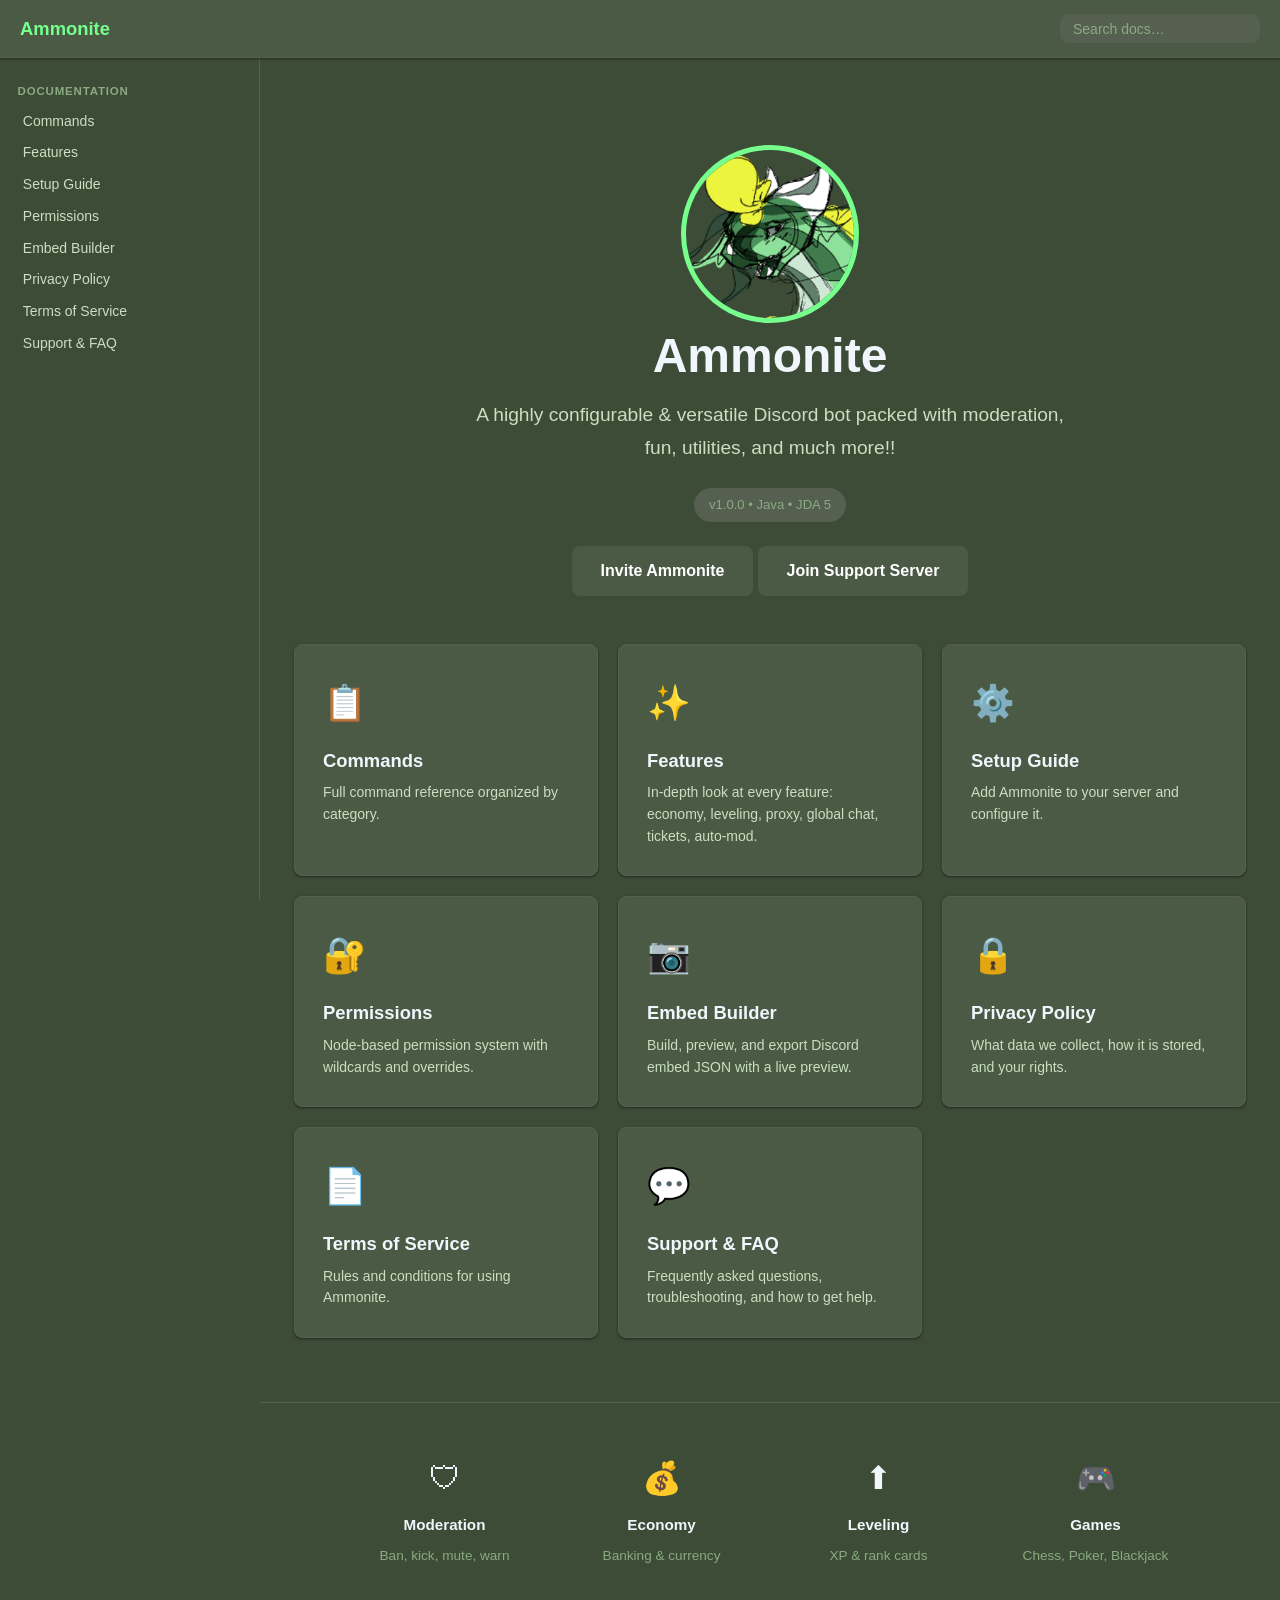
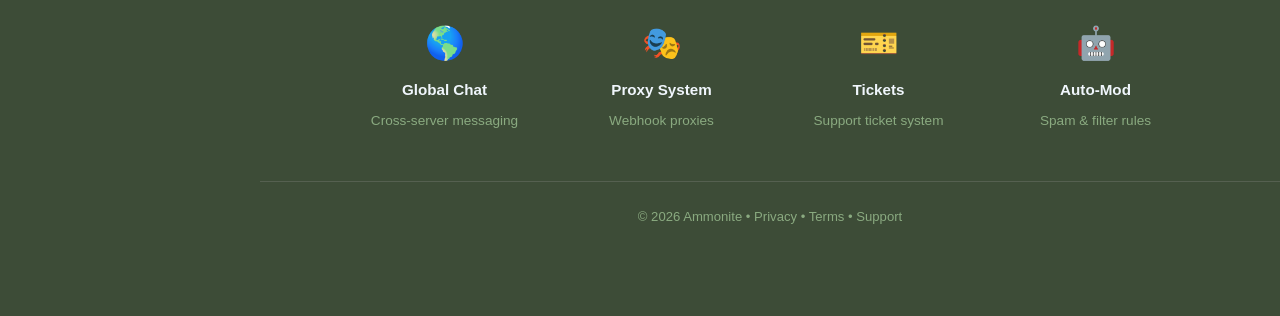
==== commit 61985d2d: "added missing configuration options to globalchat. also added no-webhook mode" ====
--- a/site/index.html
+++ b/site/index.html
@@ -29,6 +29,7 @@
       <a href="features" class="section-card"><span class="card-icon">&#10024;</span><div class="card-title">Features</div><p class="card-desc">In-depth look at every feature: economy, leveling, proxy, global chat, tickets, auto-mod.</p></a>
       <a href="setup" class="section-card"><span class="card-icon">&#9881;&#65039;</span><div class="card-title">Setup Guide</div><p class="card-desc">Add Ammonite to your server and configure it.</p></a>
       <a href="permissions" class="section-card"><span class="card-icon">&#128272;</span><div class="card-title">Permissions</div><p class="card-desc">Node-based permission system with wildcards and overrides.</p></a>
+      <a href="embedbuilder" class="section-card"><span class="card-icon">&#128247;</span><div class="card-title">Embed Builder</div><p class="card-desc">Build, preview, and export Discord embed JSON with a live preview.</p></a>
       <a href="privacy" class="section-card"><span class="card-icon">&#128274;</span><div class="card-title">Privacy Policy</div><p class="card-desc">What data we collect, how it is stored, and your rights.</p></a>
       <a href="terms" class="section-card"><span class="card-icon">&#128196;</span><div class="card-title">Terms of Service</div><p class="card-desc">Rules and conditions for using Ammonite.</p></a>
       <a href="support" class="section-card"><span class="card-icon">&#128172;</span><div class="card-title">Support &amp; FAQ</div><p class="card-desc">Frequently asked questions, troubleshooting, and how to get help.</p></a>
